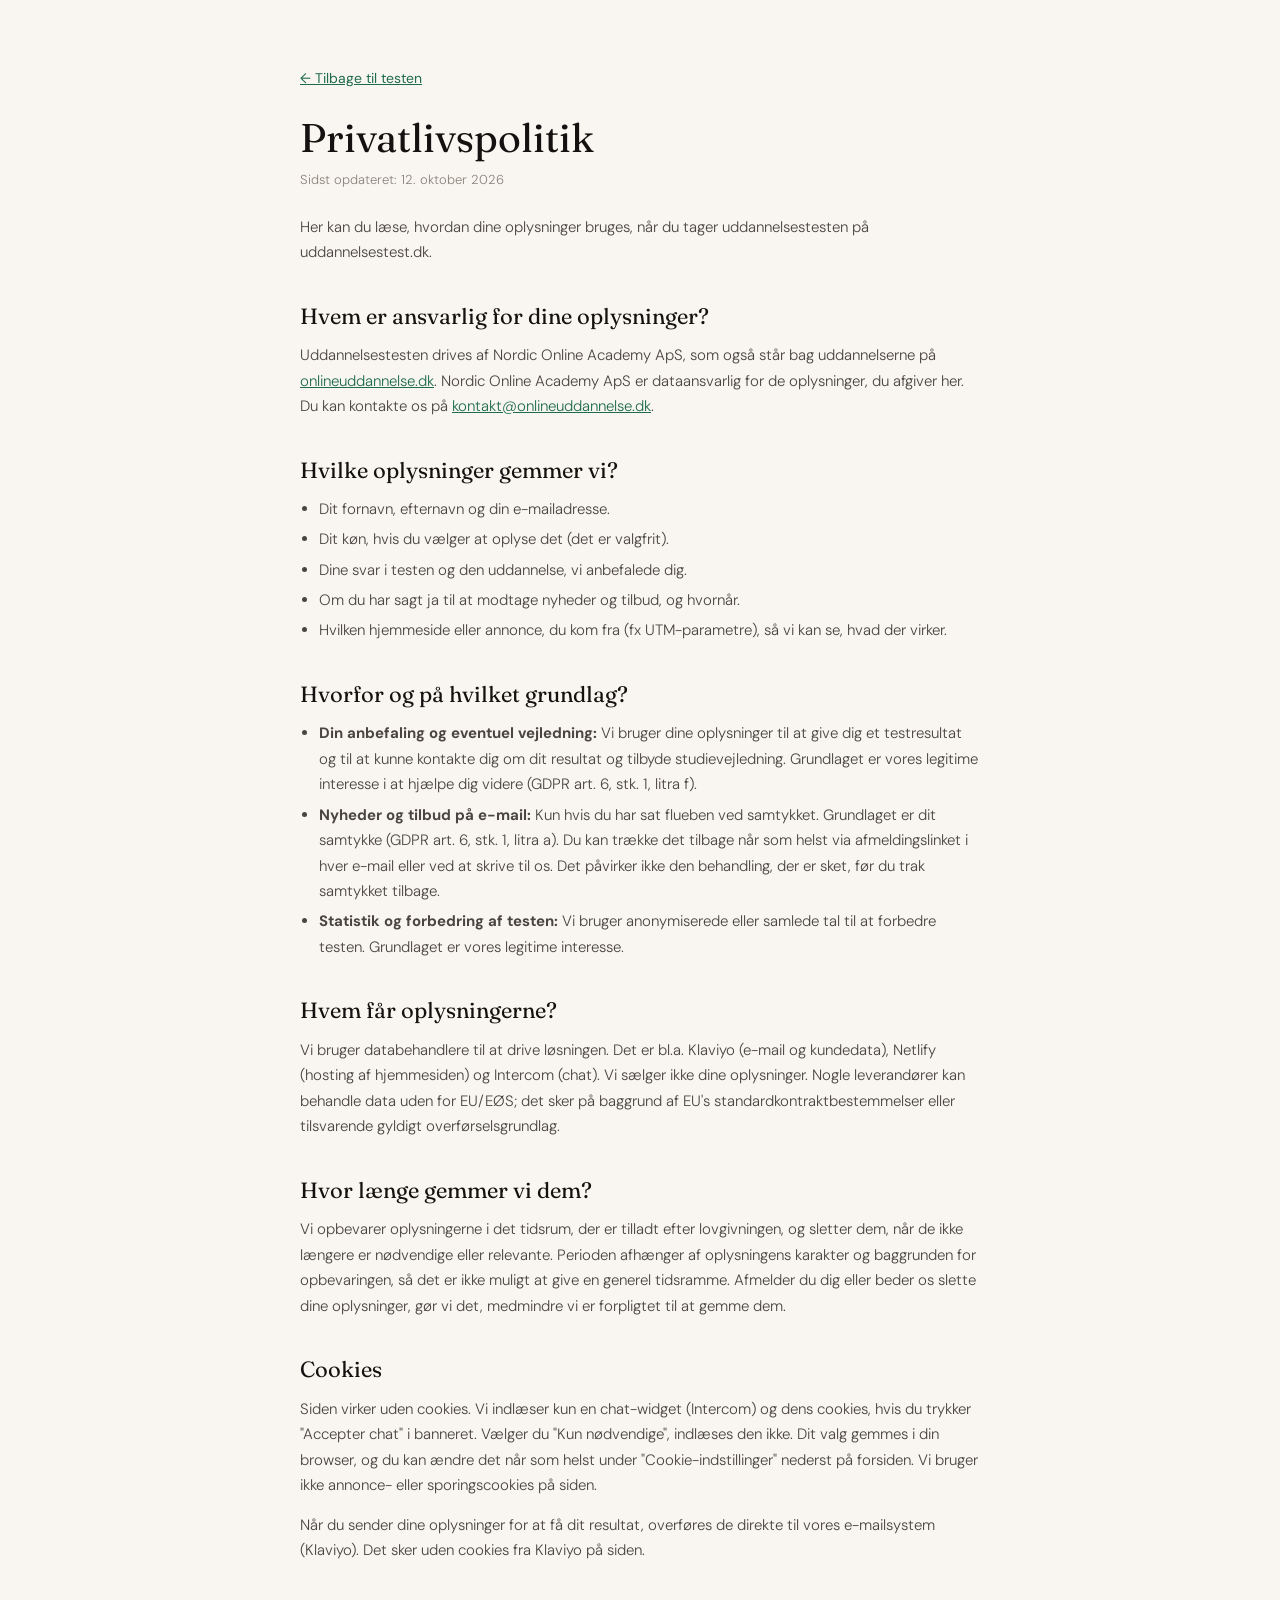
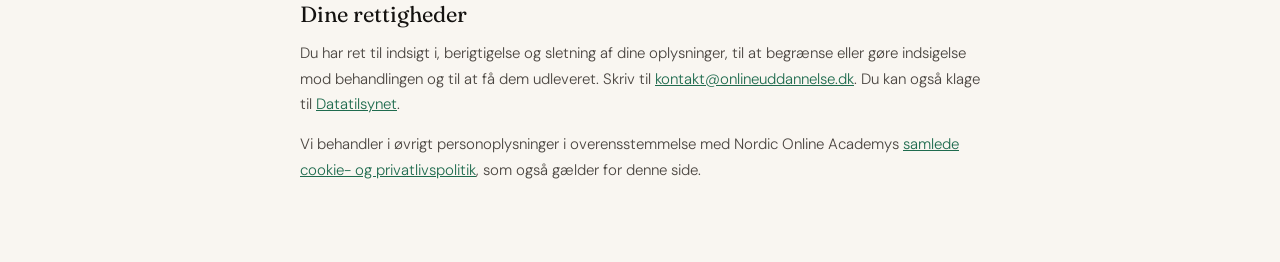
==== privatliv.html @ 4d00cf63 "Privatlivspolitik: dataansvarlig Nordic Online Academy ApS og samme opbevaringsformulering som onlin" ====
<!DOCTYPE html>
<html lang="da">
<head>
<meta charset="UTF-8">
<meta name="viewport" content="width=device-width, initial-scale=1.0">
<title>Privatlivspolitik | uddannelsestest.dk</title>
<meta name="description" content="Sådan behandler vi dine oplysninger, når du tager uddannelsestesten på uddannelsestest.dk.">
<meta name="robots" content="noindex">
<link rel="preconnect" href="https://fonts.googleapis.com">
<link rel="preconnect" href="https://fonts.gstatic.com" crossorigin>
<link href="https://fonts.googleapis.com/css2?family=Fraunces:opsz,wght@9..144,400&family=DM+Sans:opsz,wght@9..40,300;9..40,400;9..40,500&display=swap" rel="stylesheet">
<style>
*, *::before, *::after { box-sizing: border-box; margin: 0; padding: 0; }
:root { --ink:#141210; --ink-2:#4A4540; --cream:#F9F6F1; --green:#1F6B4E; --border:rgba(20,18,16,0.12); }
body { font-family:'DM Sans', system-ui, sans-serif; background:var(--cream); color:var(--ink); line-height:1.7; -webkit-font-smoothing:antialiased; }
main { max-width:720px; margin:0 auto; padding:clamp(2rem,6vw,4rem) 1.25rem 4rem; }
a { color:var(--green); }
.back { display:inline-block; margin-bottom:1.5rem; font-size:14px; }
h1 { font-family:'Fraunces', Georgia, serif; font-weight:400; font-size:clamp(28px,5vw,40px); line-height:1.15; margin-bottom:.5rem; }
h2 { font-family:'Fraunces', Georgia, serif; font-weight:400; font-size:22px; margin:2rem 0 .5rem; }
p, li { font-size:15px; color:var(--ink-2); font-weight:300; }
p { margin-bottom:.9rem; }
ul { margin:0 0 .9rem 1.2rem; }
li { margin-bottom:.3rem; }
.updated { font-size:13px; color:#8A837A; margin-bottom:1.5rem; }
</style>
</head>
<body>
<main>
  <a class="back" href="/">← Tilbage til testen</a>
  <h1>Privatlivspolitik</h1>
  <p class="updated">Sidst opdateret: 12. oktober 2026</p>

  <p>Her kan du læse, hvordan dine oplysninger bruges, når du tager uddannelsestesten på uddannelsestest.dk.</p>

  <h2>Hvem er ansvarlig for dine oplysninger?</h2>
  <p>Uddannelsestesten drives af Nordic Online Academy ApS, som også står bag uddannelserne på <a href="https://onlineuddannelse.dk" target="_blank" rel="noopener">onlineuddannelse.dk</a>. Nordic Online Academy ApS er dataansvarlig for de oplysninger, du afgiver her. Du kan kontakte os på <a href="mailto:kontakt@onlineuddannelse.dk">kontakt@onlineuddannelse.dk</a>.</p>

  <h2>Hvilke oplysninger gemmer vi?</h2>
  <ul>
    <li>Dit fornavn, efternavn og din e-mailadresse.</li>
    <li>Dit køn, hvis du vælger at oplyse det (det er valgfrit).</li>
    <li>Dine svar i testen og den uddannelse, vi anbefalede dig.</li>
    <li>Om du har sagt ja til at modtage nyheder og tilbud, og hvornår.</li>
    <li>Hvilken hjemmeside eller annonce, du kom fra (fx UTM-parametre), så vi kan se, hvad der virker.</li>
  </ul>

  <h2>Hvorfor og på hvilket grundlag?</h2>
  <ul>
    <li><strong>Din anbefaling og eventuel vejledning:</strong> Vi bruger dine oplysninger til at give dig et testresultat og til at kunne kontakte dig om dit resultat og tilbyde studievejledning. Grundlaget er vores legitime interesse i at hjælpe dig videre (GDPR art. 6, stk. 1, litra f).</li>
    <li><strong>Nyheder og tilbud på e-mail:</strong> Kun hvis du har sat flueben ved samtykket. Grundlaget er dit samtykke (GDPR art. 6, stk. 1, litra a). Du kan trække det tilbage når som helst via afmeldingslinket i hver e-mail eller ved at skrive til os. Det påvirker ikke den behandling, der er sket, før du trak samtykket tilbage.</li>
    <li><strong>Statistik og forbedring af testen:</strong> Vi bruger anonymiserede eller samlede tal til at forbedre testen. Grundlaget er vores legitime interesse.</li>
  </ul>

  <h2>Hvem får oplysningerne?</h2>
  <p>Vi bruger databehandlere til at drive løsningen. Det er bl.a. Klaviyo (e-mail og kundedata), Netlify (hosting af hjemmesiden) og Intercom (chat). Vi sælger ikke dine oplysninger. Nogle leverandører kan behandle data uden for EU/EØS; det sker på baggrund af EU's standardkontraktbestemmelser eller tilsvarende gyldigt overførselsgrundlag.</p>

  <h2>Hvor længe gemmer vi dem?</h2>
  <p>Vi opbevarer oplysningerne i det tidsrum, der er tilladt efter lovgivningen, og sletter dem, når de ikke længere er nødvendige eller relevante. Perioden afhænger af oplysningens karakter og baggrunden for opbevaringen, så det er ikke muligt at give en generel tidsramme. Afmelder du dig eller beder os slette dine oplysninger, gør vi det, medmindre vi er forpligtet til at gemme dem.</p>

  <h2 id="cookies">Cookies</h2>
  <p>Siden virker uden cookies. Vi indlæser kun en chat-widget (Intercom) og dens cookies, hvis du trykker "Accepter chat" i banneret. Vælger du "Kun nødvendige", indlæses den ikke. Dit valg gemmes i din browser, og du kan ændre det når som helst under "Cookie-indstillinger" nederst på forsiden. Vi bruger ikke annonce- eller sporingscookies på siden.</p>
  <p>Når du sender dine oplysninger for at få dit resultat, overføres de direkte til vores e-mailsystem (Klaviyo). Det sker uden cookies fra Klaviyo på siden.</p>

  <h2>Dine rettigheder</h2>
  <p>Du har ret til indsigt i, berigtigelse og sletning af dine oplysninger, til at begrænse eller gøre indsigelse mod behandlingen og til at få dem udleveret. Skriv til <a href="mailto:kontakt@onlineuddannelse.dk">kontakt@onlineuddannelse.dk</a>. Du kan også klage til <a href="https://www.datatilsynet.dk" target="_blank" rel="noopener">Datatilsynet</a>.</p>

  <p>Vi behandler i øvrigt personoplysninger i overensstemmelse med Nordic Online Academys <a href="https://onlineuddannelse.dk/cookie-og-privatlivspolitik/" target="_blank" rel="noopener">samlede cookie- og privatlivspolitik</a>, som også gælder for denne side.</p>
</main>
</body>
</html>
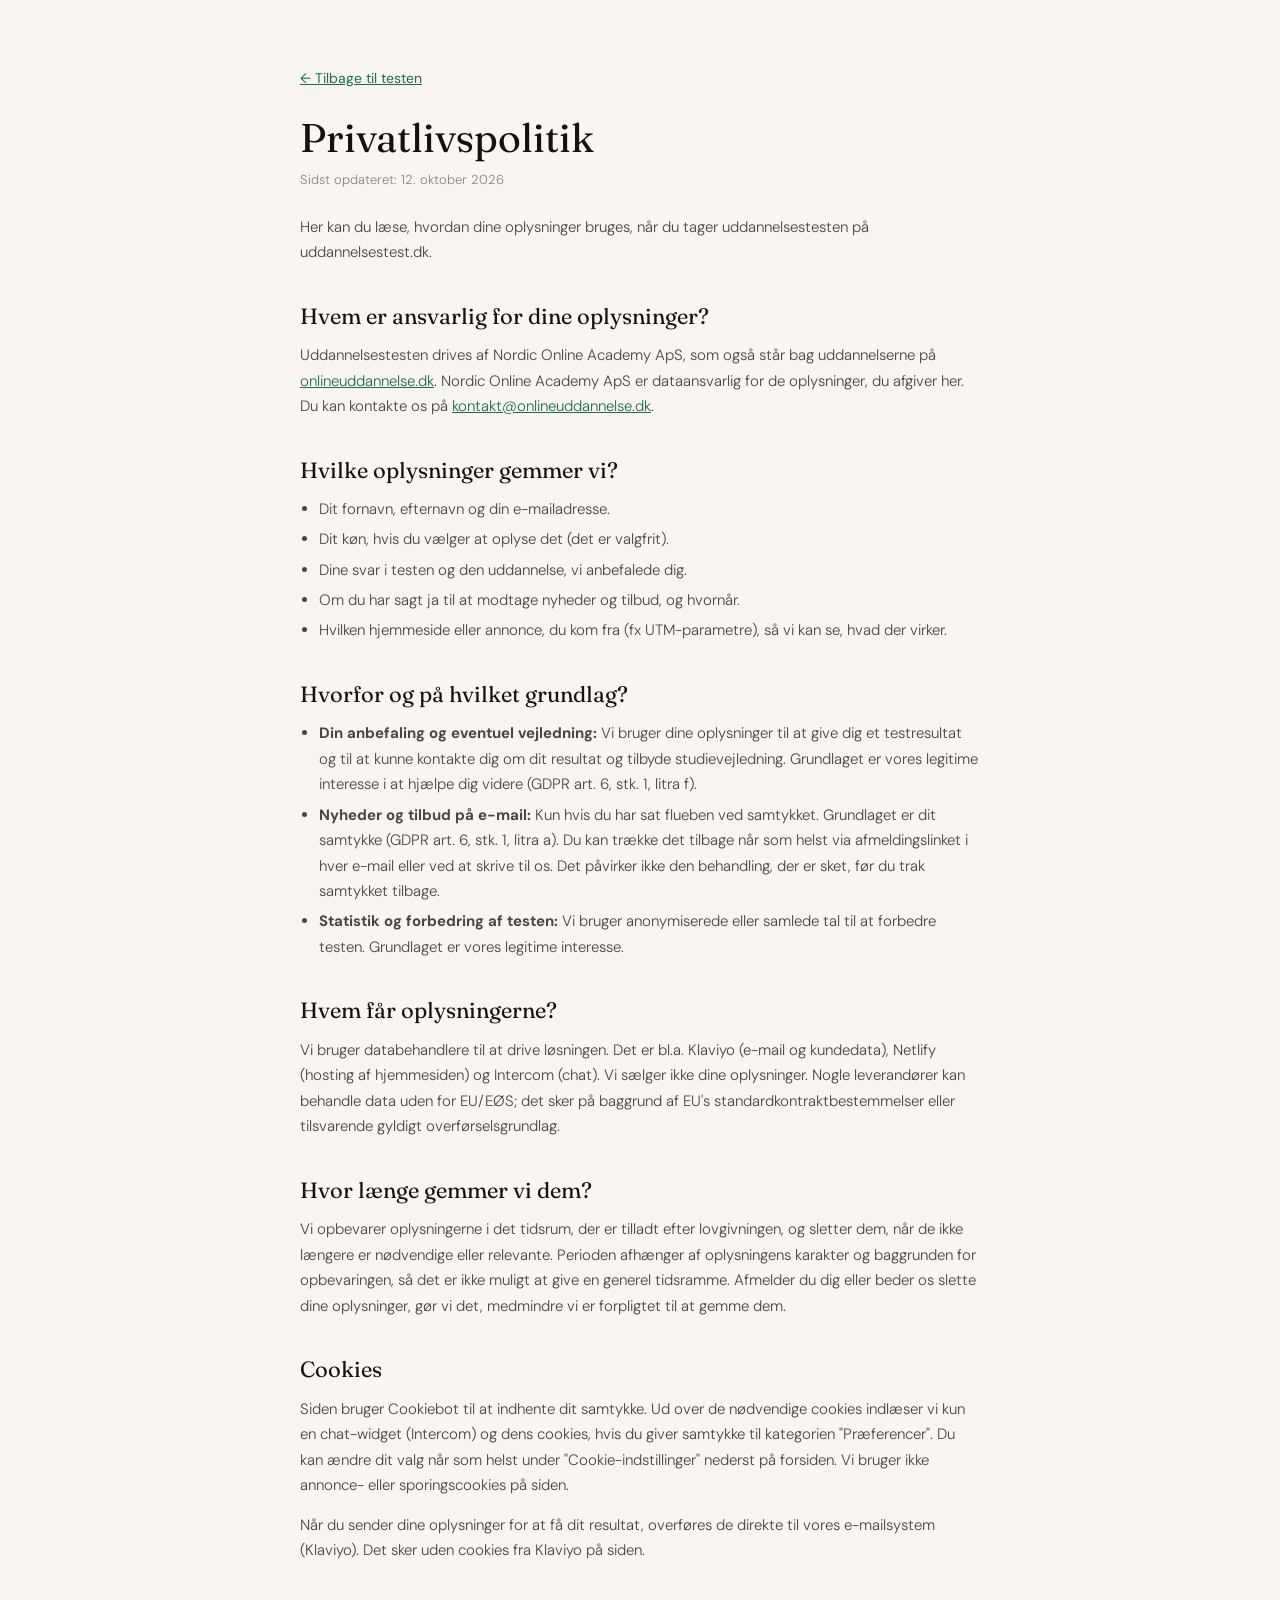
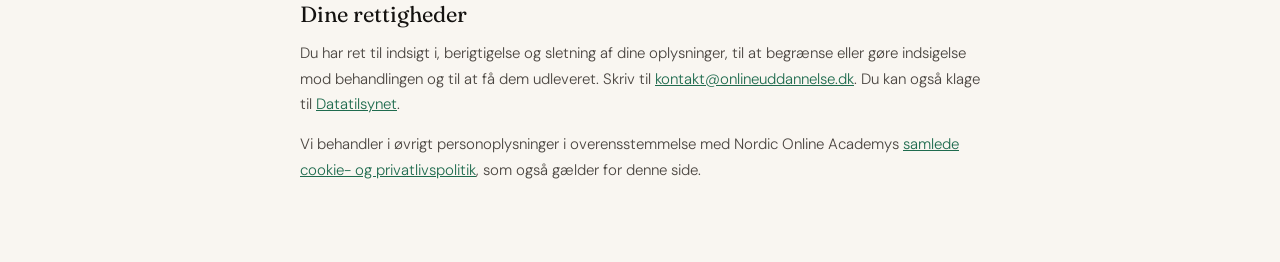
==== commit 55532399: "Cookiebot (auto-blocking) i stedet for eget cookiebanner - Cookiebot-script øverst i head; Intercom " ====
--- a/privatliv.html
+++ b/privatliv.html
@@ -59,8 +59,9 @@
   <p>Vi opbevarer oplysningerne i det tidsrum, der er tilladt efter lovgivningen, og sletter dem, når de ikke længere er nødvendige eller relevante. Perioden afhænger af oplysningens karakter og baggrunden for opbevaringen, så det er ikke muligt at give en generel tidsramme. Afmelder du dig eller beder os slette dine oplysninger, gør vi det, medmindre vi er forpligtet til at gemme dem.</p>
 
   <h2 id="cookies">Cookies</h2>
-  <p>Siden virker uden cookies. Vi indlæser kun en chat-widget (Intercom) og dens cookies, hvis du trykker "Accepter chat" i banneret. Vælger du "Kun nødvendige", indlæses den ikke. Dit valg gemmes i din browser, og du kan ændre det når som helst under "Cookie-indstillinger" nederst på forsiden. Vi bruger ikke annonce- eller sporingscookies på siden.</p>
+  <p>Siden bruger Cookiebot til at indhente dit samtykke. Ud over de nødvendige cookies indlæser vi kun en chat-widget (Intercom) og dens cookies, hvis du giver samtykke til kategorien "Præferencer". Du kan ændre dit valg når som helst under "Cookie-indstillinger" nederst på forsiden. Vi bruger ikke annonce- eller sporingscookies på siden.</p>
   <p>Når du sender dine oplysninger for at få dit resultat, overføres de direkte til vores e-mailsystem (Klaviyo). Det sker uden cookies fra Klaviyo på siden.</p>
+  <script id="CookieDeclaration" src="https://consent.cookiebot.com/85cb953d-1a6f-4699-96c6-8bc50a665a29/cd.js" type="text/javascript" async></script>
 
   <h2>Dine rettigheder</h2>
   <p>Du har ret til indsigt i, berigtigelse og sletning af dine oplysninger, til at begrænse eller gøre indsigelse mod behandlingen og til at få dem udleveret. Skriv til <a href="mailto:kontakt@onlineuddannelse.dk">kontakt@onlineuddannelse.dk</a>. Du kan også klage til <a href="https://www.datatilsynet.dk" target="_blank" rel="noopener">Datatilsynet</a>.</p>
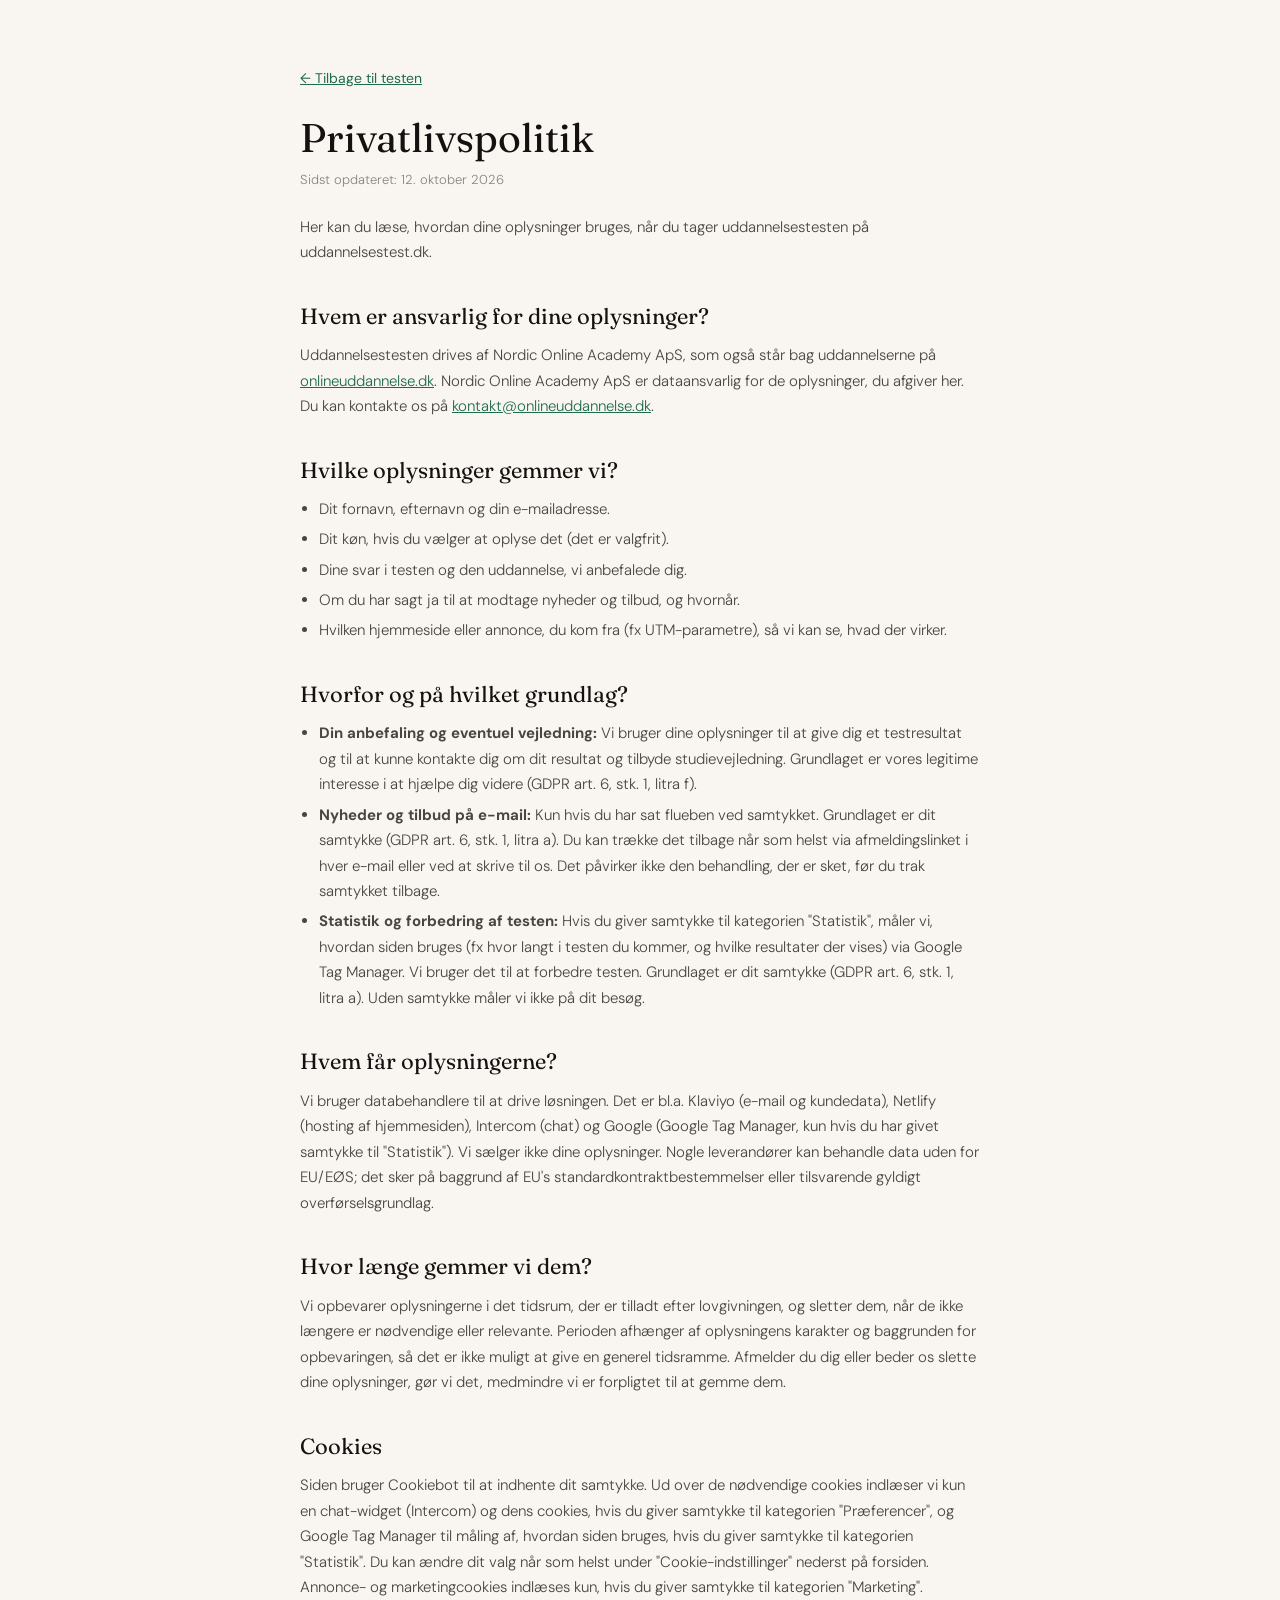
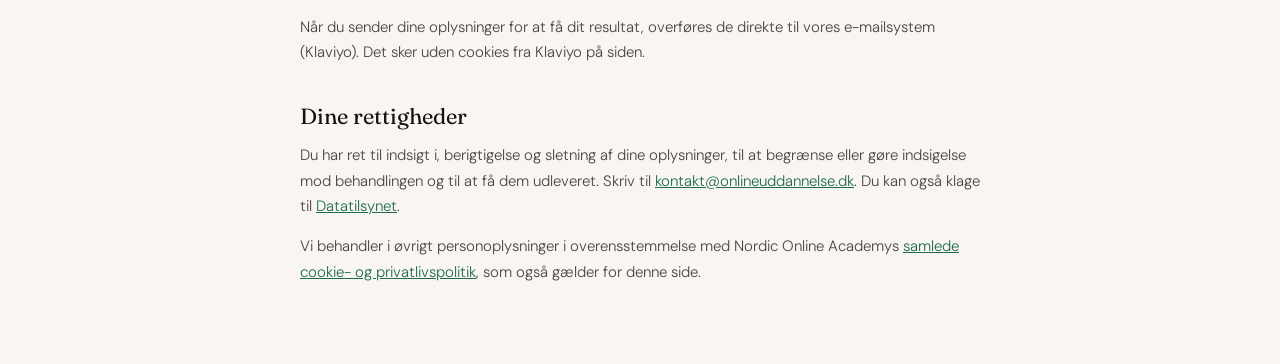
==== commit 315132bf: "Privatlivspolitik: nævn Google Tag Manager og samtykke til Statistik/Marketing Co-Authored-By: Claud" ====
--- a/privatliv.html
+++ b/privatliv.html
@@ -49,17 +49,17 @@
   <ul>
     <li><strong>Din anbefaling og eventuel vejledning:</strong> Vi bruger dine oplysninger til at give dig et testresultat og til at kunne kontakte dig om dit resultat og tilbyde studievejledning. Grundlaget er vores legitime interesse i at hjælpe dig videre (GDPR art. 6, stk. 1, litra f).</li>
     <li><strong>Nyheder og tilbud på e-mail:</strong> Kun hvis du har sat flueben ved samtykket. Grundlaget er dit samtykke (GDPR art. 6, stk. 1, litra a). Du kan trække det tilbage når som helst via afmeldingslinket i hver e-mail eller ved at skrive til os. Det påvirker ikke den behandling, der er sket, før du trak samtykket tilbage.</li>
-    <li><strong>Statistik og forbedring af testen:</strong> Vi bruger anonymiserede eller samlede tal til at forbedre testen. Grundlaget er vores legitime interesse.</li>
+    <li><strong>Statistik og forbedring af testen:</strong> Hvis du giver samtykke til kategorien "Statistik", måler vi, hvordan siden bruges (fx hvor langt i testen du kommer, og hvilke resultater der vises) via Google Tag Manager. Vi bruger det til at forbedre testen. Grundlaget er dit samtykke (GDPR art. 6, stk. 1, litra a). Uden samtykke måler vi ikke på dit besøg.</li>
   </ul>
 
   <h2>Hvem får oplysningerne?</h2>
-  <p>Vi bruger databehandlere til at drive løsningen. Det er bl.a. Klaviyo (e-mail og kundedata), Netlify (hosting af hjemmesiden) og Intercom (chat). Vi sælger ikke dine oplysninger. Nogle leverandører kan behandle data uden for EU/EØS; det sker på baggrund af EU's standardkontraktbestemmelser eller tilsvarende gyldigt overførselsgrundlag.</p>
+  <p>Vi bruger databehandlere til at drive løsningen. Det er bl.a. Klaviyo (e-mail og kundedata), Netlify (hosting af hjemmesiden), Intercom (chat) og Google (Google Tag Manager, kun hvis du har givet samtykke til "Statistik"). Vi sælger ikke dine oplysninger. Nogle leverandører kan behandle data uden for EU/EØS; det sker på baggrund af EU's standardkontraktbestemmelser eller tilsvarende gyldigt overførselsgrundlag.</p>
 
   <h2>Hvor længe gemmer vi dem?</h2>
   <p>Vi opbevarer oplysningerne i det tidsrum, der er tilladt efter lovgivningen, og sletter dem, når de ikke længere er nødvendige eller relevante. Perioden afhænger af oplysningens karakter og baggrunden for opbevaringen, så det er ikke muligt at give en generel tidsramme. Afmelder du dig eller beder os slette dine oplysninger, gør vi det, medmindre vi er forpligtet til at gemme dem.</p>
 
   <h2 id="cookies">Cookies</h2>
-  <p>Siden bruger Cookiebot til at indhente dit samtykke. Ud over de nødvendige cookies indlæser vi kun en chat-widget (Intercom) og dens cookies, hvis du giver samtykke til kategorien "Præferencer". Du kan ændre dit valg når som helst under "Cookie-indstillinger" nederst på forsiden. Vi bruger ikke annonce- eller sporingscookies på siden.</p>
+  <p>Siden bruger Cookiebot til at indhente dit samtykke. Ud over de nødvendige cookies indlæser vi kun en chat-widget (Intercom) og dens cookies, hvis du giver samtykke til kategorien "Præferencer", og Google Tag Manager til måling af, hvordan siden bruges, hvis du giver samtykke til kategorien "Statistik". Du kan ændre dit valg når som helst under "Cookie-indstillinger" nederst på forsiden. Annonce- og marketingcookies indlæses kun, hvis du giver samtykke til kategorien "Marketing".</p>
   <p>Når du sender dine oplysninger for at få dit resultat, overføres de direkte til vores e-mailsystem (Klaviyo). Det sker uden cookies fra Klaviyo på siden.</p>
   <script id="CookieDeclaration" src="https://consent.cookiebot.com/85cb953d-1a6f-4699-96c6-8bc50a665a29/cd.js" type="text/javascript" async></script>
 
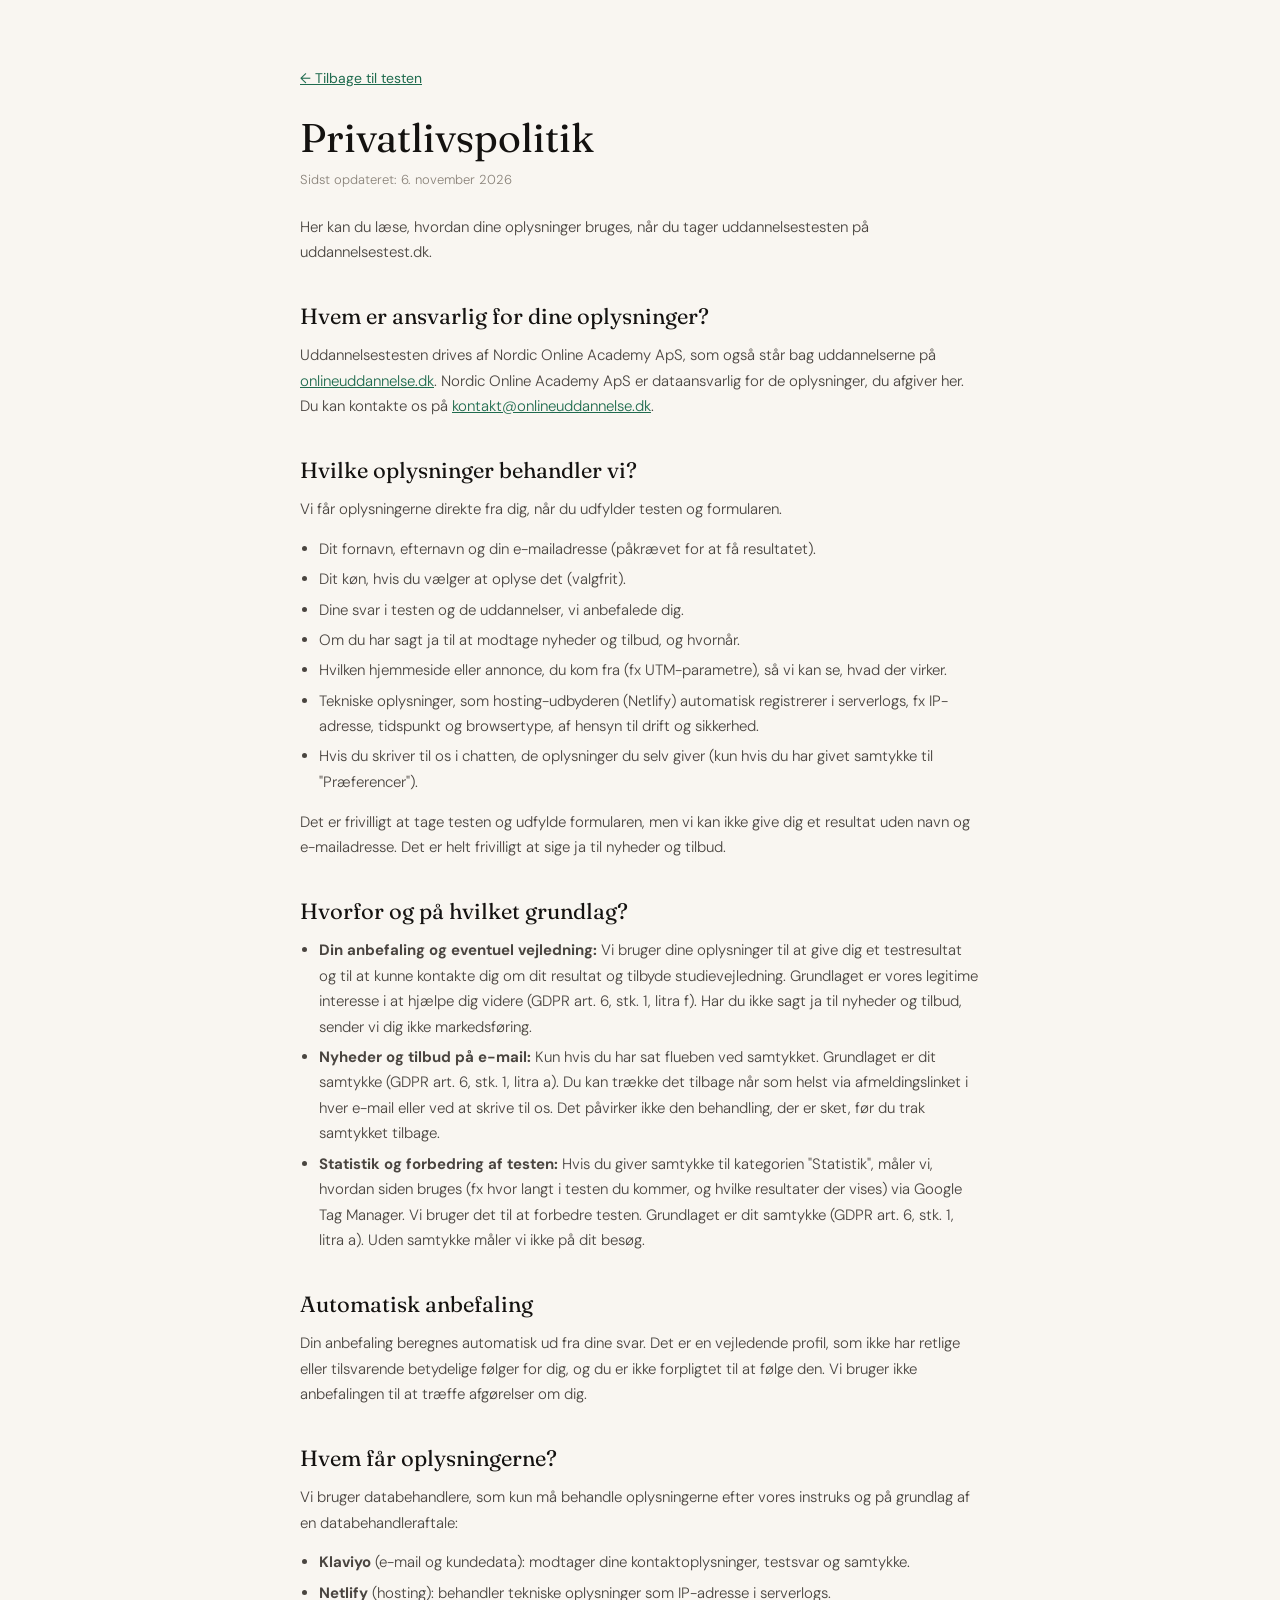
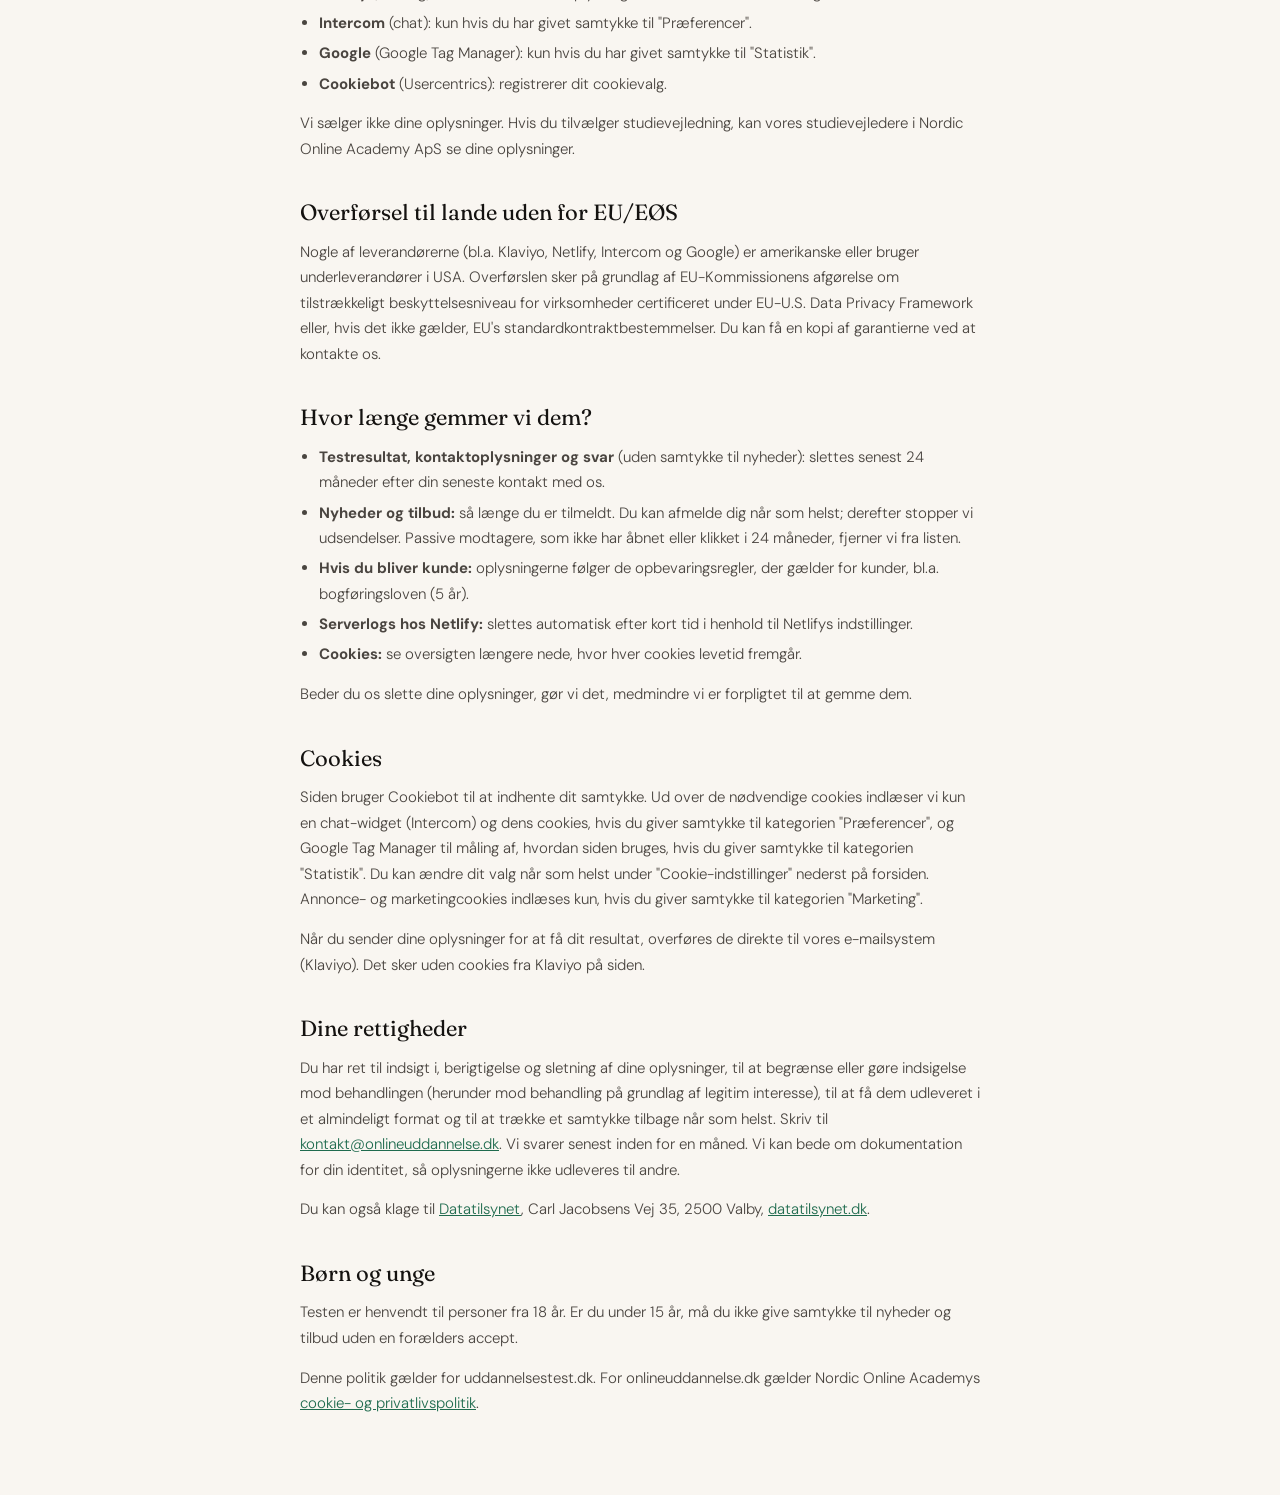
==== commit b85dfd53: "Privatlivspolitik: opbevaringsfrister, modtagere, tredjelandsoverførsler, automatisk anbefaling, ret" ====
--- a/privatliv.html
+++ b/privatliv.html
@@ -29,34 +29,59 @@
 <main>
   <a class="back" href="/">← Tilbage til testen</a>
   <h1>Privatlivspolitik</h1>
-  <p class="updated">Sidst opdateret: 12. oktober 2026</p>
+  <p class="updated">Sidst opdateret: 6. november 2026</p>
 
   <p>Her kan du læse, hvordan dine oplysninger bruges, når du tager uddannelsestesten på uddannelsestest.dk.</p>
 
   <h2>Hvem er ansvarlig for dine oplysninger?</h2>
   <p>Uddannelsestesten drives af Nordic Online Academy ApS, som også står bag uddannelserne på <a href="https://onlineuddannelse.dk" target="_blank" rel="noopener">onlineuddannelse.dk</a>. Nordic Online Academy ApS er dataansvarlig for de oplysninger, du afgiver her. Du kan kontakte os på <a href="mailto:kontakt@onlineuddannelse.dk">kontakt@onlineuddannelse.dk</a>.</p>
 
-  <h2>Hvilke oplysninger gemmer vi?</h2>
+  <h2>Hvilke oplysninger behandler vi?</h2>
+  <p>Vi får oplysningerne direkte fra dig, når du udfylder testen og formularen.</p>
   <ul>
-    <li>Dit fornavn, efternavn og din e-mailadresse.</li>
-    <li>Dit køn, hvis du vælger at oplyse det (det er valgfrit).</li>
-    <li>Dine svar i testen og den uddannelse, vi anbefalede dig.</li>
+    <li>Dit fornavn, efternavn og din e-mailadresse (påkrævet for at få resultatet).</li>
+    <li>Dit køn, hvis du vælger at oplyse det (valgfrit).</li>
+    <li>Dine svar i testen og de uddannelser, vi anbefalede dig.</li>
     <li>Om du har sagt ja til at modtage nyheder og tilbud, og hvornår.</li>
     <li>Hvilken hjemmeside eller annonce, du kom fra (fx UTM-parametre), så vi kan se, hvad der virker.</li>
+    <li>Tekniske oplysninger, som hosting-udbyderen (Netlify) automatisk registrerer i serverlogs, fx IP-adresse, tidspunkt og browsertype, af hensyn til drift og sikkerhed.</li>
+    <li>Hvis du skriver til os i chatten, de oplysninger du selv giver (kun hvis du har givet samtykke til "Præferencer").</li>
   </ul>
+  <p>Det er frivilligt at tage testen og udfylde formularen, men vi kan ikke give dig et resultat uden navn og e-mailadresse. Det er helt frivilligt at sige ja til nyheder og tilbud.</p>
 
   <h2>Hvorfor og på hvilket grundlag?</h2>
   <ul>
-    <li><strong>Din anbefaling og eventuel vejledning:</strong> Vi bruger dine oplysninger til at give dig et testresultat og til at kunne kontakte dig om dit resultat og tilbyde studievejledning. Grundlaget er vores legitime interesse i at hjælpe dig videre (GDPR art. 6, stk. 1, litra f).</li>
+    <li><strong>Din anbefaling og eventuel vejledning:</strong> Vi bruger dine oplysninger til at give dig et testresultat og til at kunne kontakte dig om dit resultat og tilbyde studievejledning. Grundlaget er vores legitime interesse i at hjælpe dig videre (GDPR art. 6, stk. 1, litra f). Har du ikke sagt ja til nyheder og tilbud, sender vi dig ikke markedsføring.</li>
     <li><strong>Nyheder og tilbud på e-mail:</strong> Kun hvis du har sat flueben ved samtykket. Grundlaget er dit samtykke (GDPR art. 6, stk. 1, litra a). Du kan trække det tilbage når som helst via afmeldingslinket i hver e-mail eller ved at skrive til os. Det påvirker ikke den behandling, der er sket, før du trak samtykket tilbage.</li>
     <li><strong>Statistik og forbedring af testen:</strong> Hvis du giver samtykke til kategorien "Statistik", måler vi, hvordan siden bruges (fx hvor langt i testen du kommer, og hvilke resultater der vises) via Google Tag Manager. Vi bruger det til at forbedre testen. Grundlaget er dit samtykke (GDPR art. 6, stk. 1, litra a). Uden samtykke måler vi ikke på dit besøg.</li>
   </ul>
 
+  <h2>Automatisk anbefaling</h2>
+  <p>Din anbefaling beregnes automatisk ud fra dine svar. Det er en vejledende profil, som ikke har retlige eller tilsvarende betydelige følger for dig, og du er ikke forpligtet til at følge den. Vi bruger ikke anbefalingen til at træffe afgørelser om dig.</p>
+
   <h2>Hvem får oplysningerne?</h2>
-  <p>Vi bruger databehandlere til at drive løsningen. Det er bl.a. Klaviyo (e-mail og kundedata), Netlify (hosting af hjemmesiden), Intercom (chat) og Google (Google Tag Manager, kun hvis du har givet samtykke til "Statistik"). Vi sælger ikke dine oplysninger. Nogle leverandører kan behandle data uden for EU/EØS; det sker på baggrund af EU's standardkontraktbestemmelser eller tilsvarende gyldigt overførselsgrundlag.</p>
+  <p>Vi bruger databehandlere, som kun må behandle oplysningerne efter vores instruks og på grundlag af en databehandleraftale:</p>
+  <ul>
+    <li><strong>Klaviyo</strong> (e-mail og kundedata): modtager dine kontaktoplysninger, testsvar og samtykke.</li>
+    <li><strong>Netlify</strong> (hosting): behandler tekniske oplysninger som IP-adresse i serverlogs.</li>
+    <li><strong>Intercom</strong> (chat): kun hvis du har givet samtykke til "Præferencer".</li>
+    <li><strong>Google</strong> (Google Tag Manager): kun hvis du har givet samtykke til "Statistik".</li>
+    <li><strong>Cookiebot</strong> (Usercentrics): registrerer dit cookievalg.</li>
+  </ul>
+  <p>Vi sælger ikke dine oplysninger. Hvis du tilvælger studievejledning, kan vores studievejledere i Nordic Online Academy ApS se dine oplysninger.</p>
+
+  <h2>Overførsel til lande uden for EU/EØS</h2>
+  <p>Nogle af leverandørerne (bl.a. Klaviyo, Netlify, Intercom og Google) er amerikanske eller bruger underleverandører i USA. Overførslen sker på grundlag af EU-Kommissionens afgørelse om tilstrækkeligt beskyttelsesniveau for virksomheder certificeret under EU-U.S. Data Privacy Framework eller, hvis det ikke gælder, EU's standardkontraktbestemmelser. Du kan få en kopi af garantierne ved at kontakte os.</p>
 
   <h2>Hvor længe gemmer vi dem?</h2>
-  <p>Vi opbevarer oplysningerne i det tidsrum, der er tilladt efter lovgivningen, og sletter dem, når de ikke længere er nødvendige eller relevante. Perioden afhænger af oplysningens karakter og baggrunden for opbevaringen, så det er ikke muligt at give en generel tidsramme. Afmelder du dig eller beder os slette dine oplysninger, gør vi det, medmindre vi er forpligtet til at gemme dem.</p>
+  <ul>
+    <li><strong>Testresultat, kontaktoplysninger og svar</strong> (uden samtykke til nyheder): slettes senest 24 måneder efter din seneste kontakt med os.</li>
+    <li><strong>Nyheder og tilbud:</strong> så længe du er tilmeldt. Du kan afmelde dig når som helst; derefter stopper vi udsendelser. Passive modtagere, som ikke har åbnet eller klikket i 24 måneder, fjerner vi fra listen.</li>
+    <li><strong>Hvis du bliver kunde:</strong> oplysningerne følger de opbevaringsregler, der gælder for kunder, bl.a. bogføringsloven (5 år).</li>
+    <li><strong>Serverlogs hos Netlify:</strong> slettes automatisk efter kort tid i henhold til Netlifys indstillinger.</li>
+    <li><strong>Cookies:</strong> se oversigten længere nede, hvor hver cookies levetid fremgår.</li>
+  </ul>
+  <p>Beder du os slette dine oplysninger, gør vi det, medmindre vi er forpligtet til at gemme dem.</p>
 
   <h2 id="cookies">Cookies</h2>
   <p>Siden bruger Cookiebot til at indhente dit samtykke. Ud over de nødvendige cookies indlæser vi kun en chat-widget (Intercom) og dens cookies, hvis du giver samtykke til kategorien "Præferencer", og Google Tag Manager til måling af, hvordan siden bruges, hvis du giver samtykke til kategorien "Statistik". Du kan ændre dit valg når som helst under "Cookie-indstillinger" nederst på forsiden. Annonce- og marketingcookies indlæses kun, hvis du giver samtykke til kategorien "Marketing".</p>
@@ -64,9 +89,13 @@
   <script id="CookieDeclaration" src="https://consent.cookiebot.com/85cb953d-1a6f-4699-96c6-8bc50a665a29/cd.js" type="text/javascript" async></script>
 
   <h2>Dine rettigheder</h2>
-  <p>Du har ret til indsigt i, berigtigelse og sletning af dine oplysninger, til at begrænse eller gøre indsigelse mod behandlingen og til at få dem udleveret. Skriv til <a href="mailto:kontakt@onlineuddannelse.dk">kontakt@onlineuddannelse.dk</a>. Du kan også klage til <a href="https://www.datatilsynet.dk" target="_blank" rel="noopener">Datatilsynet</a>.</p>
+  <p>Du har ret til indsigt i, berigtigelse og sletning af dine oplysninger, til at begrænse eller gøre indsigelse mod behandlingen (herunder mod behandling på grundlag af legitim interesse), til at få dem udleveret i et almindeligt format og til at trække et samtykke tilbage når som helst. Skriv til <a href="mailto:kontakt@onlineuddannelse.dk">kontakt@onlineuddannelse.dk</a>. Vi svarer senest inden for en måned. Vi kan bede om dokumentation for din identitet, så oplysningerne ikke udleveres til andre.</p>
+  <p>Du kan også klage til <a href="https://www.datatilsynet.dk" target="_blank" rel="noopener">Datatilsynet</a>, Carl Jacobsens Vej 35, 2500 Valby, <a href="https://www.datatilsynet.dk" target="_blank" rel="noopener">datatilsynet.dk</a>.</p>
 
-  <p>Vi behandler i øvrigt personoplysninger i overensstemmelse med Nordic Online Academys <a href="https://onlineuddannelse.dk/cookie-og-privatlivspolitik/" target="_blank" rel="noopener">samlede cookie- og privatlivspolitik</a>, som også gælder for denne side.</p>
+  <h2>Børn og unge</h2>
+  <p>Testen er henvendt til personer fra 18 år. Er du under 15 år, må du ikke give samtykke til nyheder og tilbud uden en forælders accept.</p>
+
+  <p>Denne politik gælder for uddannelsestest.dk. For onlineuddannelse.dk gælder Nordic Online Academys <a href="https://onlineuddannelse.dk/cookie-og-privatlivspolitik/" target="_blank" rel="noopener">cookie- og privatlivspolitik</a>.</p>
 </main>
 </body>
 </html>
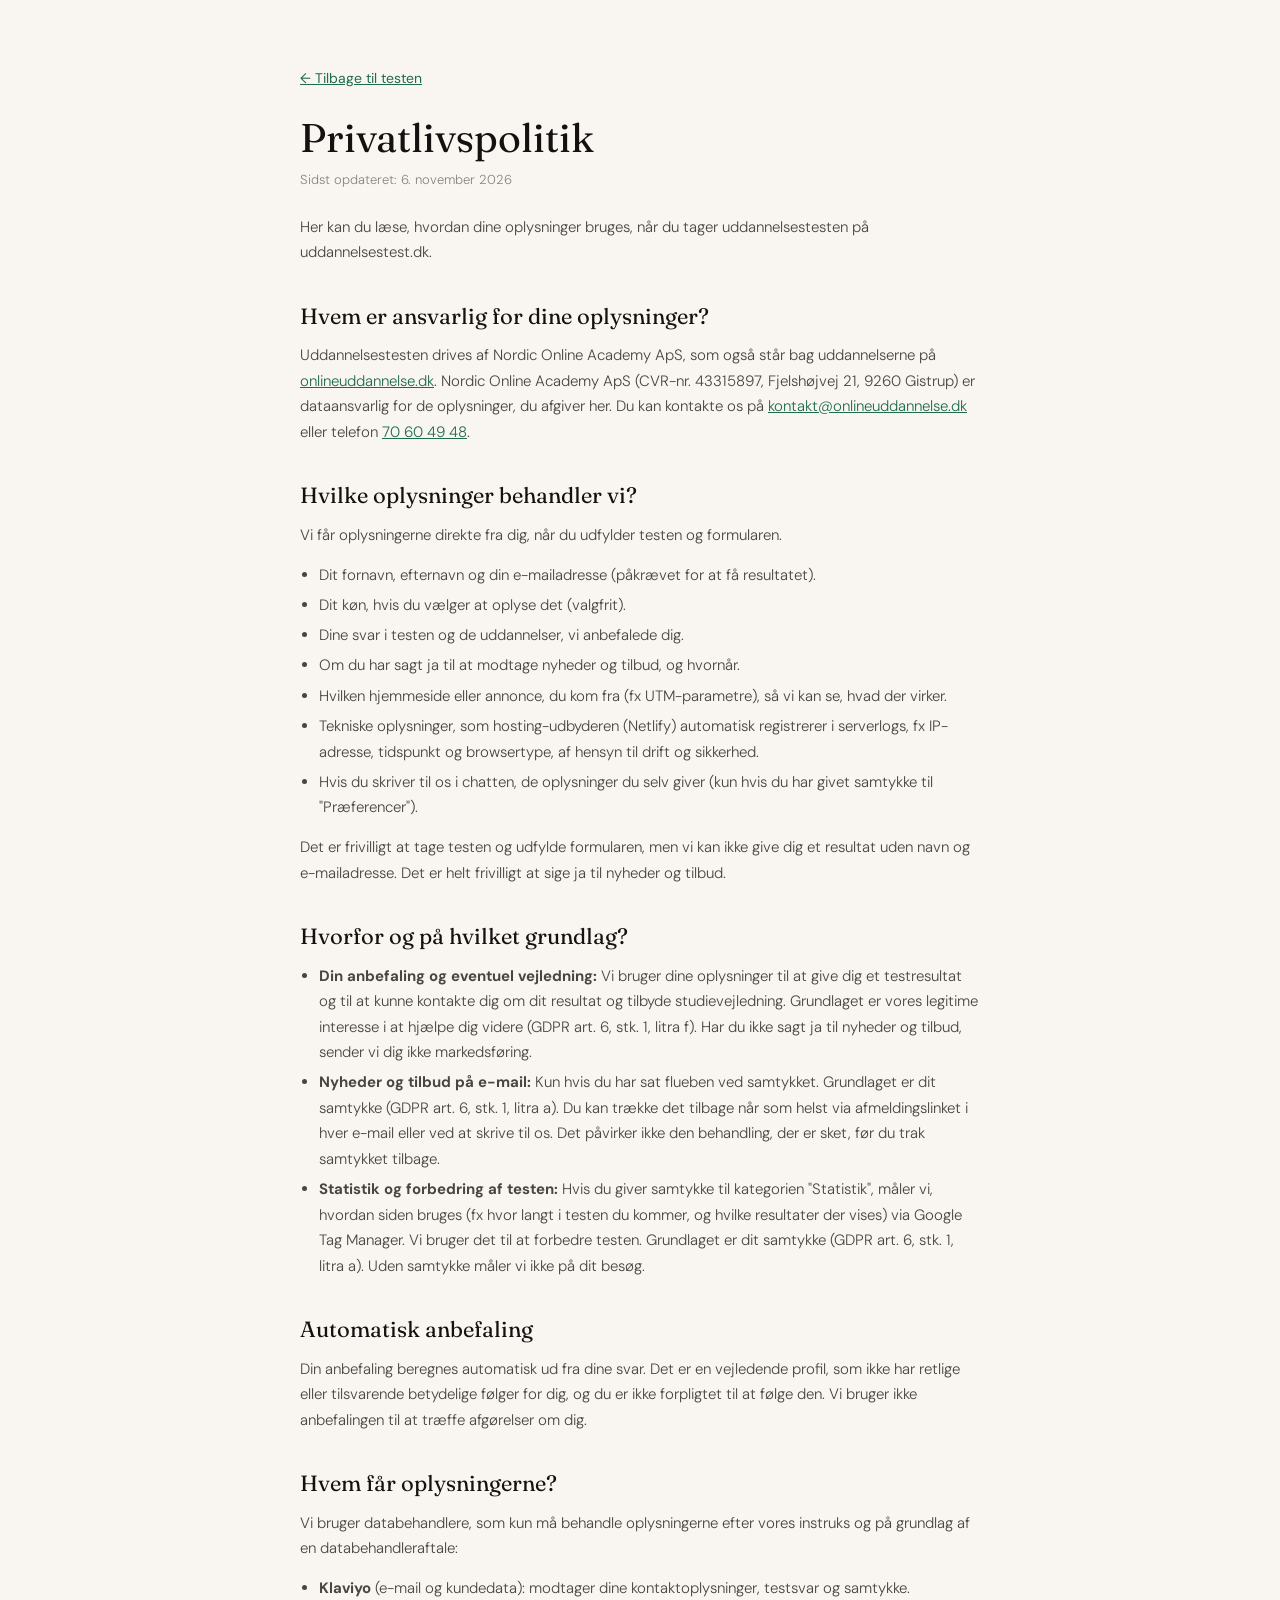
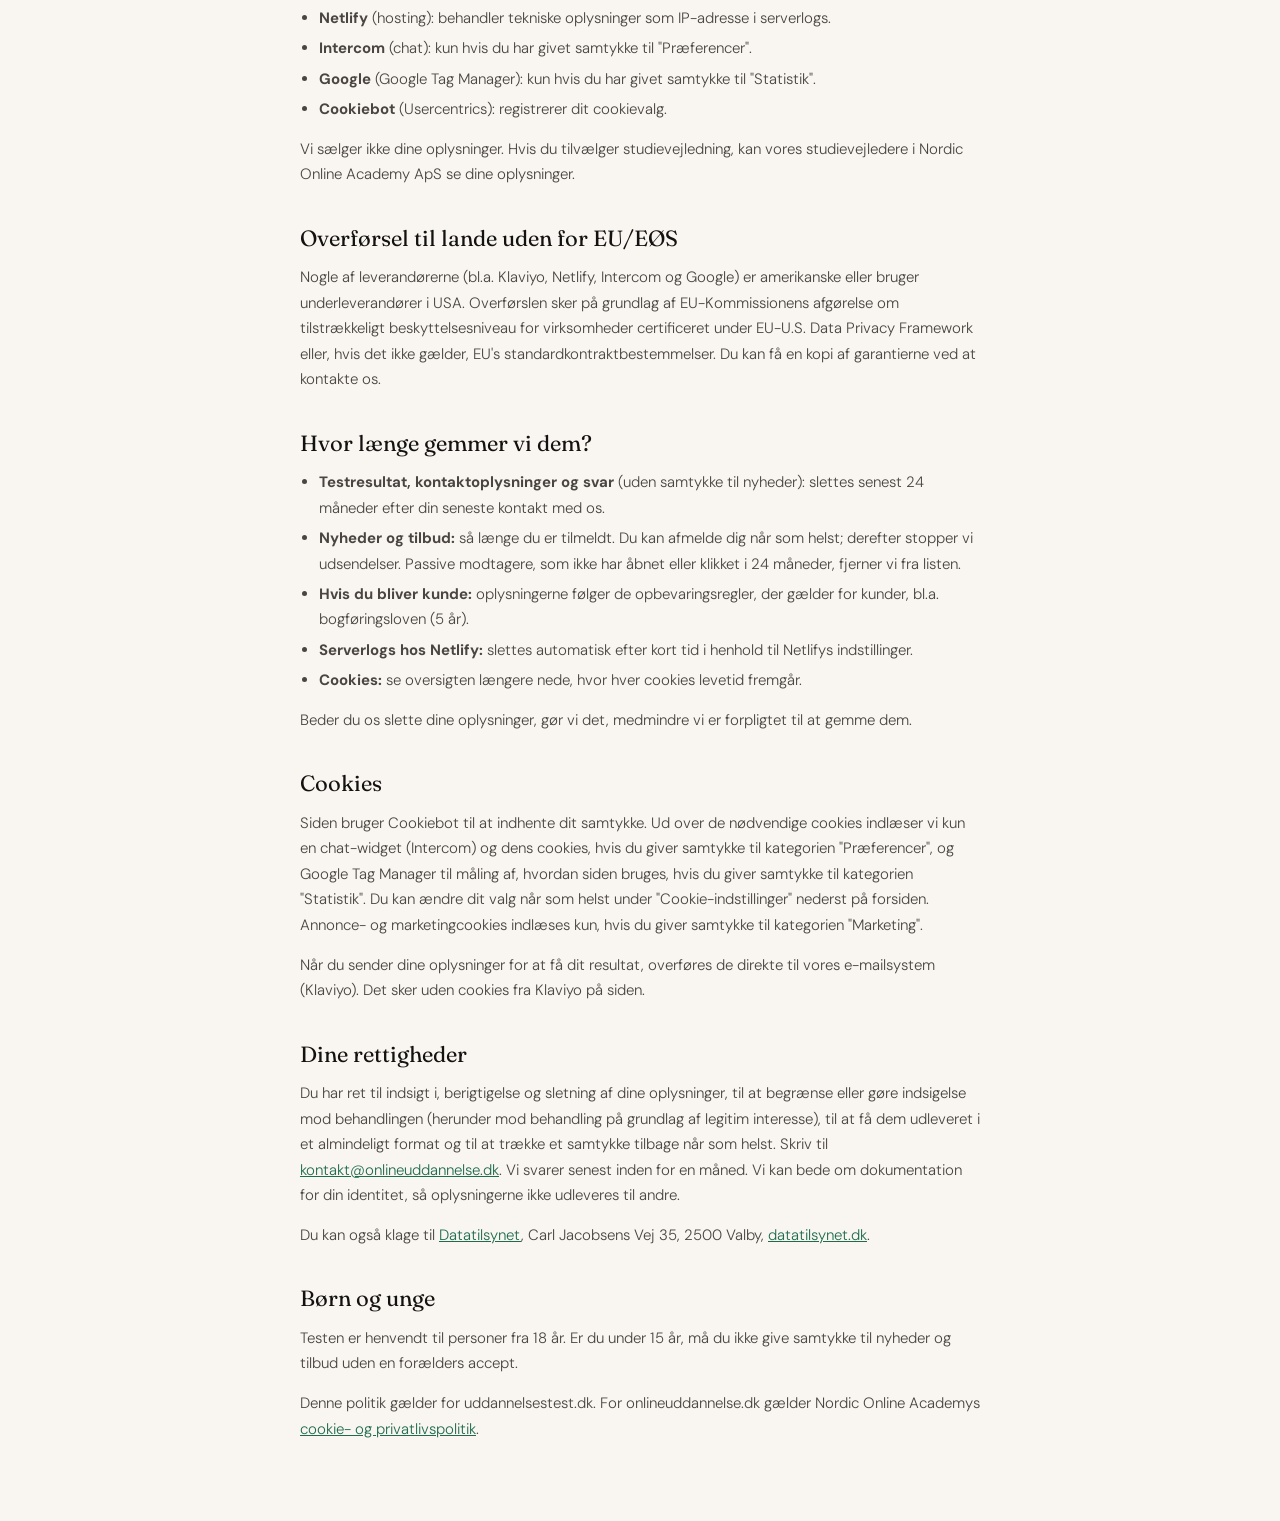
==== commit 8e197110: "CVR, adresse og telefon på privatlivspolitik og i footer Co-Authored-By: Claude Sonnet 5.5 <noreply@" ====
--- a/privatliv.html
+++ b/privatliv.html
@@ -34,7 +34,7 @@
   <p>Her kan du læse, hvordan dine oplysninger bruges, når du tager uddannelsestesten på uddannelsestest.dk.</p>
 
   <h2>Hvem er ansvarlig for dine oplysninger?</h2>
-  <p>Uddannelsestesten drives af Nordic Online Academy ApS, som også står bag uddannelserne på <a href="https://onlineuddannelse.dk" target="_blank" rel="noopener">onlineuddannelse.dk</a>. Nordic Online Academy ApS er dataansvarlig for de oplysninger, du afgiver her. Du kan kontakte os på <a href="mailto:kontakt@onlineuddannelse.dk">kontakt@onlineuddannelse.dk</a>.</p>
+  <p>Uddannelsestesten drives af Nordic Online Academy ApS, som også står bag uddannelserne på <a href="https://onlineuddannelse.dk" target="_blank" rel="noopener">onlineuddannelse.dk</a>. Nordic Online Academy ApS (CVR-nr. 43315897, Fjelshøjvej 21, 9260 Gistrup) er dataansvarlig for de oplysninger, du afgiver her. Du kan kontakte os på <a href="mailto:kontakt@onlineuddannelse.dk">kontakt@onlineuddannelse.dk</a> eller telefon <a href="tel:+4570604948">70 60 49 48</a>.</p>
 
   <h2>Hvilke oplysninger behandler vi?</h2>
   <p>Vi får oplysningerne direkte fra dig, når du udfylder testen og formularen.</p>
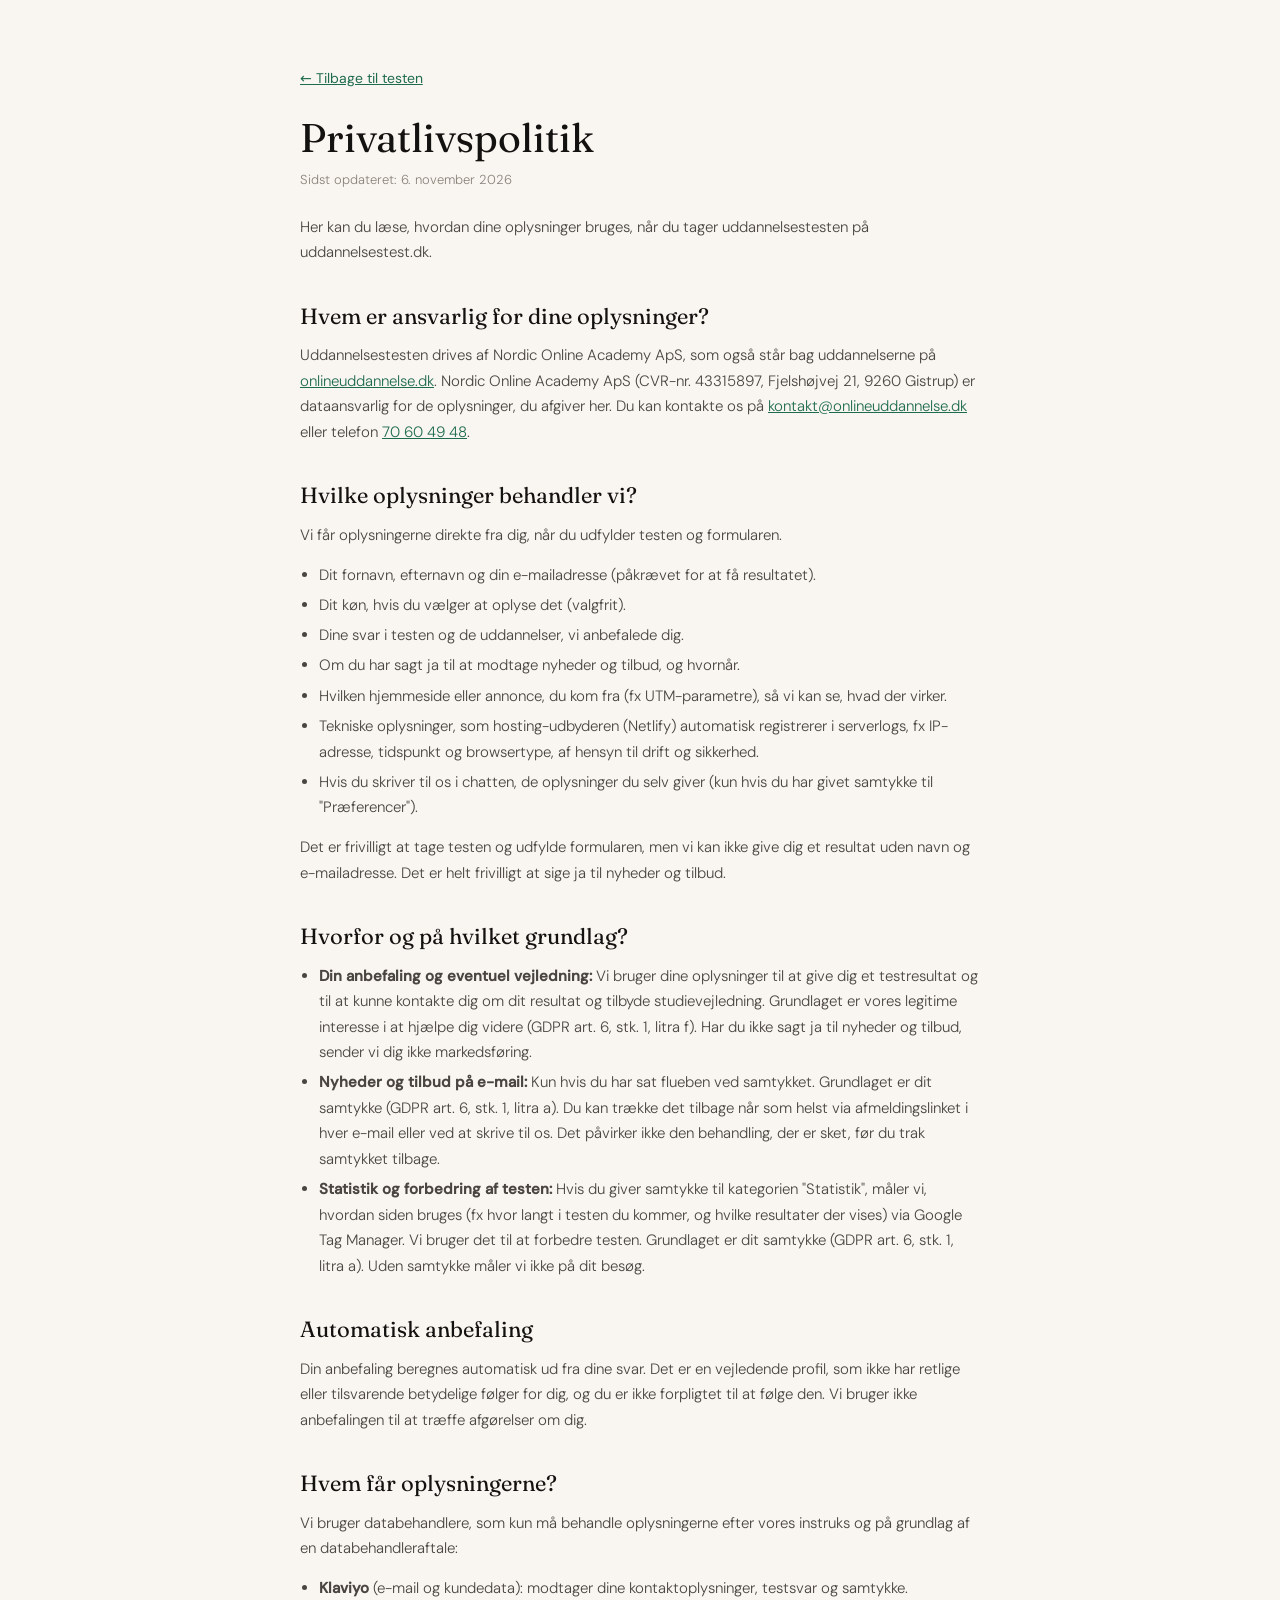
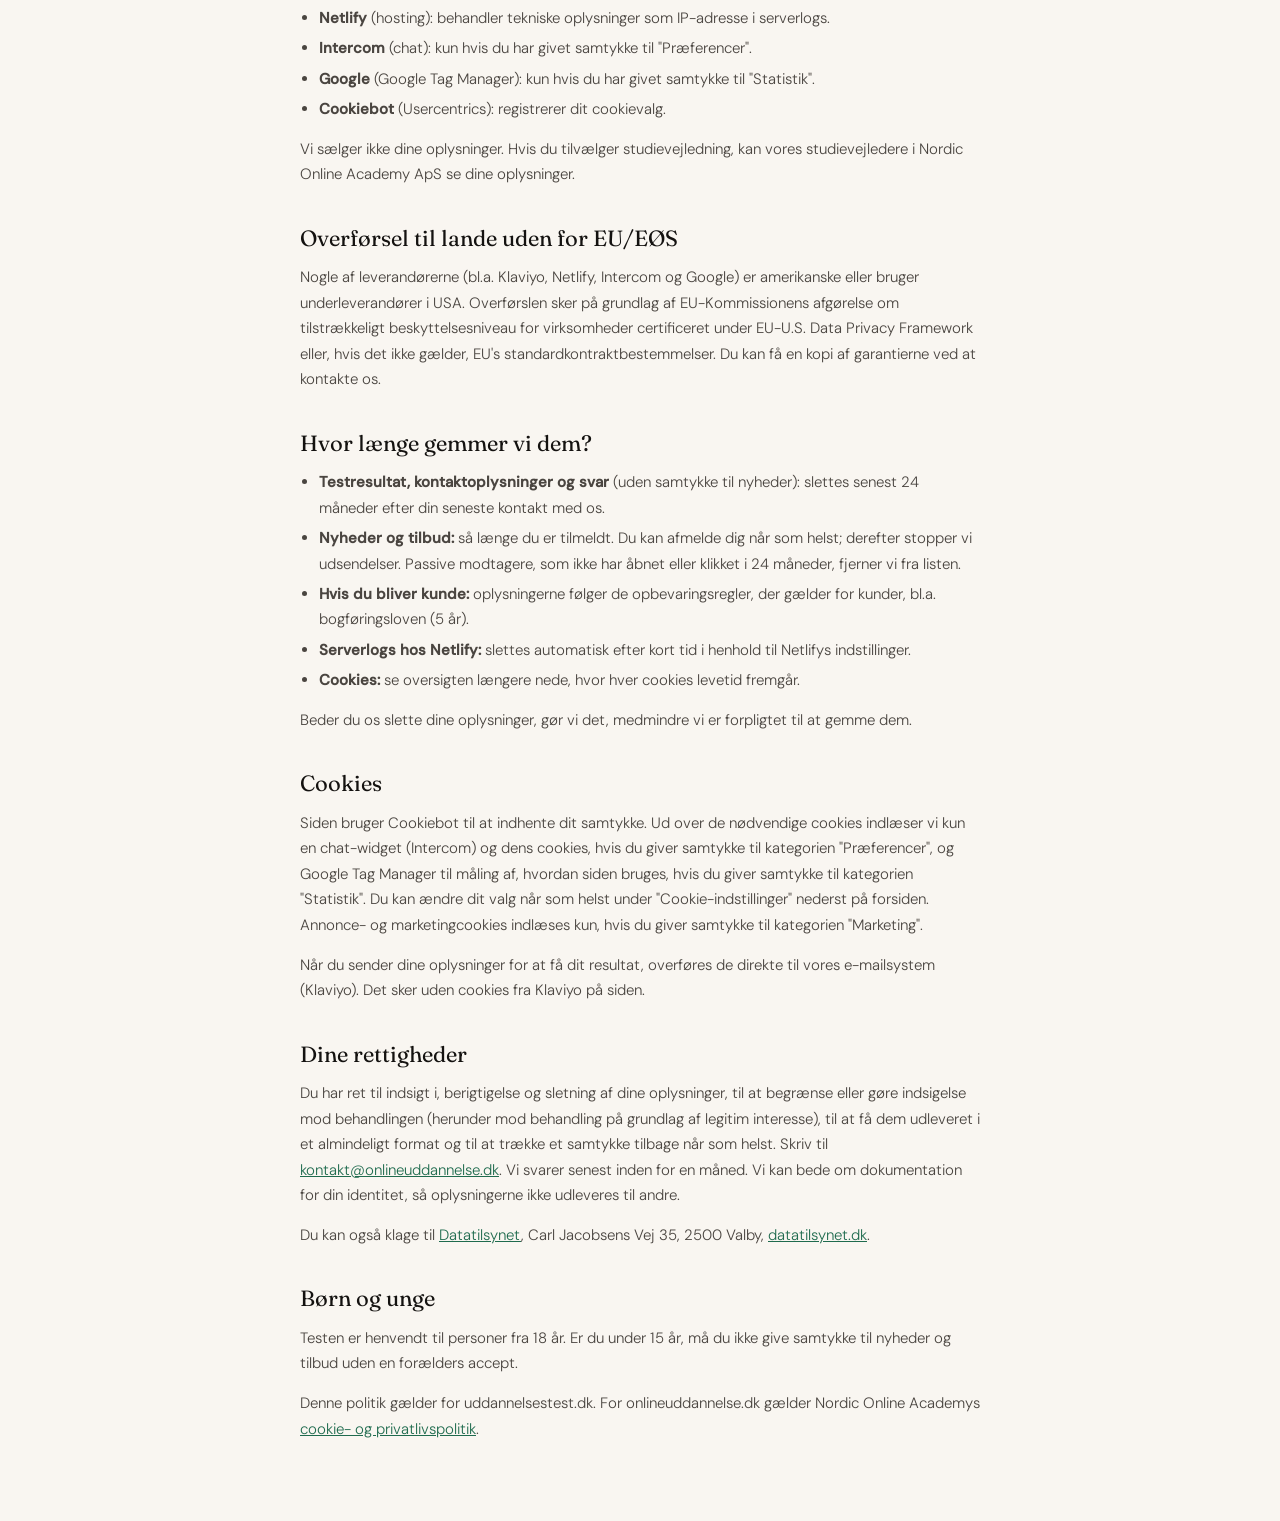
==== commit da3a5fab: "Selv-host skrifttyper (ingen Google Fonts-kald før samtykke) og fjern robots-Disallow på noindex-sid" ====
--- a/privatliv.html
+++ b/privatliv.html
@@ -6,9 +6,9 @@
 <title>Privatlivspolitik | uddannelsestest.dk</title>
 <meta name="description" content="Sådan behandler vi dine oplysninger, når du tager uddannelsestesten på uddannelsestest.dk.">
 <meta name="robots" content="noindex">
-<link rel="preconnect" href="https://fonts.googleapis.com">
-<link rel="preconnect" href="https://fonts.gstatic.com" crossorigin>
-<link href="https://fonts.googleapis.com/css2?family=Fraunces:opsz,wght@9..144,400&family=DM+Sans:opsz,wght@9..40,300;9..40,400;9..40,500&display=swap" rel="stylesheet">
+<link rel="preload" href="/fonts/dmsans-normal-latin.woff2" as="font" type="font/woff2" crossorigin>
+<link rel="preload" href="/fonts/fraunces-normal-latin.woff2" as="font" type="font/woff2" crossorigin>
+<link rel="stylesheet" href="/fonts/fonts.css">
 <style>
 *, *::before, *::after { box-sizing: border-box; margin: 0; padding: 0; }
 :root { --ink:#141210; --ink-2:#4A4540; --cream:#F9F6F1; --green:#1F6B4E; --border:rgba(20,18,16,0.12); }
--- a/fonts/fonts.css
+++ b/fonts/fonts.css
@@ -0,0 +1,144 @@
+/* latin-ext */
+@font-face {
+  font-family: 'DM Sans';
+  font-style: normal;
+  font-weight: 300;
+  font-display: swap;
+  src: url(/fonts/dmsans-normal-latin-ext.woff2) format('woff2');
+  unicode-range: U+0100-02BA, U+02BD-02C5, U+02C7-02CC, U+02CE-02D7, U+02DD-02FF, U+0304, U+0308, U+0329, U+1D00-1DBF, U+1E00-1E9F, U+1EF2-1EFF, U+2020, U+20A0-20AB, U+20AD-20C4, U+2113, U+2C60-2C7F, U+A720-A7FF;
+}
+/* latin */
+@font-face {
+  font-family: 'DM Sans';
+  font-style: normal;
+  font-weight: 300;
+  font-display: swap;
+  src: url(/fonts/dmsans-normal-latin.woff2) format('woff2');
+  unicode-range: U+0000-00FF, U+0131, U+0152-0153, U+02BB-02BC, U+02C6, U+02DA, U+02DC, U+0304, U+0308, U+0329, U+2000-206F, U+20AC, U+2122, U+2191, U+2193, U+2212, U+2215, U+FEFF, U+FFFD;
+}
+/* latin-ext */
+@font-face {
+  font-family: 'DM Sans';
+  font-style: normal;
+  font-weight: 400;
+  font-display: swap;
+  src: url(/fonts/dmsans-normal-latin-ext.woff2) format('woff2');
+  unicode-range: U+0100-02BA, U+02BD-02C5, U+02C7-02CC, U+02CE-02D7, U+02DD-02FF, U+0304, U+0308, U+0329, U+1D00-1DBF, U+1E00-1E9F, U+1EF2-1EFF, U+2020, U+20A0-20AB, U+20AD-20C4, U+2113, U+2C60-2C7F, U+A720-A7FF;
+}
+/* latin */
+@font-face {
+  font-family: 'DM Sans';
+  font-style: normal;
+  font-weight: 400;
+  font-display: swap;
+  src: url(/fonts/dmsans-normal-latin.woff2) format('woff2');
+  unicode-range: U+0000-00FF, U+0131, U+0152-0153, U+02BB-02BC, U+02C6, U+02DA, U+02DC, U+0304, U+0308, U+0329, U+2000-206F, U+20AC, U+2122, U+2191, U+2193, U+2212, U+2215, U+FEFF, U+FFFD;
+}
+/* latin-ext */
+@font-face {
+  font-family: 'DM Sans';
+  font-style: normal;
+  font-weight: 500;
+  font-display: swap;
+  src: url(/fonts/dmsans-normal-latin-ext.woff2) format('woff2');
+  unicode-range: U+0100-02BA, U+02BD-02C5, U+02C7-02CC, U+02CE-02D7, U+02DD-02FF, U+0304, U+0308, U+0329, U+1D00-1DBF, U+1E00-1E9F, U+1EF2-1EFF, U+2020, U+20A0-20AB, U+20AD-20C4, U+2113, U+2C60-2C7F, U+A720-A7FF;
+}
+/* latin */
+@font-face {
+  font-family: 'DM Sans';
+  font-style: normal;
+  font-weight: 500;
+  font-display: swap;
+  src: url(/fonts/dmsans-normal-latin.woff2) format('woff2');
+  unicode-range: U+0000-00FF, U+0131, U+0152-0153, U+02BB-02BC, U+02C6, U+02DA, U+02DC, U+0304, U+0308, U+0329, U+2000-206F, U+20AC, U+2122, U+2191, U+2193, U+2212, U+2215, U+FEFF, U+FFFD;
+}
+/* latin-ext */
+@font-face {
+  font-family: 'Fraunces';
+  font-style: italic;
+  font-weight: 300;
+  font-display: swap;
+  src: url(/fonts/fraunces-italic-latin-ext.woff2) format('woff2');
+  unicode-range: U+0100-02BA, U+02BD-02C5, U+02C7-02CC, U+02CE-02D7, U+02DD-02FF, U+0304, U+0308, U+0329, U+1D00-1DBF, U+1E00-1E9F, U+1EF2-1EFF, U+2020, U+20A0-20AB, U+20AD-20C4, U+2113, U+2C60-2C7F, U+A720-A7FF;
+}
+/* latin */
+@font-face {
+  font-family: 'Fraunces';
+  font-style: italic;
+  font-weight: 300;
+  font-display: swap;
+  src: url(/fonts/fraunces-italic-latin.woff2) format('woff2');
+  unicode-range: U+0000-00FF, U+0131, U+0152-0153, U+02BB-02BC, U+02C6, U+02DA, U+02DC, U+0304, U+0308, U+0329, U+2000-206F, U+20AC, U+2122, U+2191, U+2193, U+2212, U+2215, U+FEFF, U+FFFD;
+}
+/* latin-ext */
+@font-face {
+  font-family: 'Fraunces';
+  font-style: italic;
+  font-weight: 400;
+  font-display: swap;
+  src: url(/fonts/fraunces-italic-latin-ext.woff2) format('woff2');
+  unicode-range: U+0100-02BA, U+02BD-02C5, U+02C7-02CC, U+02CE-02D7, U+02DD-02FF, U+0304, U+0308, U+0329, U+1D00-1DBF, U+1E00-1E9F, U+1EF2-1EFF, U+2020, U+20A0-20AB, U+20AD-20C4, U+2113, U+2C60-2C7F, U+A720-A7FF;
+}
+/* latin */
+@font-face {
+  font-family: 'Fraunces';
+  font-style: italic;
+  font-weight: 400;
+  font-display: swap;
+  src: url(/fonts/fraunces-italic-latin.woff2) format('woff2');
+  unicode-range: U+0000-00FF, U+0131, U+0152-0153, U+02BB-02BC, U+02C6, U+02DA, U+02DC, U+0304, U+0308, U+0329, U+2000-206F, U+20AC, U+2122, U+2191, U+2193, U+2212, U+2215, U+FEFF, U+FFFD;
+}
+/* latin-ext */
+@font-face {
+  font-family: 'Fraunces';
+  font-style: normal;
+  font-weight: 300;
+  font-display: swap;
+  src: url(/fonts/fraunces-normal-latin-ext.woff2) format('woff2');
+  unicode-range: U+0100-02BA, U+02BD-02C5, U+02C7-02CC, U+02CE-02D7, U+02DD-02FF, U+0304, U+0308, U+0329, U+1D00-1DBF, U+1E00-1E9F, U+1EF2-1EFF, U+2020, U+20A0-20AB, U+20AD-20C4, U+2113, U+2C60-2C7F, U+A720-A7FF;
+}
+/* latin */
+@font-face {
+  font-family: 'Fraunces';
+  font-style: normal;
+  font-weight: 300;
+  font-display: swap;
+  src: url(/fonts/fraunces-normal-latin.woff2) format('woff2');
+  unicode-range: U+0000-00FF, U+0131, U+0152-0153, U+02BB-02BC, U+02C6, U+02DA, U+02DC, U+0304, U+0308, U+0329, U+2000-206F, U+20AC, U+2122, U+2191, U+2193, U+2212, U+2215, U+FEFF, U+FFFD;
+}
+/* latin-ext */
+@font-face {
+  font-family: 'Fraunces';
+  font-style: normal;
+  font-weight: 400;
+  font-display: swap;
+  src: url(/fonts/fraunces-normal-latin-ext.woff2) format('woff2');
+  unicode-range: U+0100-02BA, U+02BD-02C5, U+02C7-02CC, U+02CE-02D7, U+02DD-02FF, U+0304, U+0308, U+0329, U+1D00-1DBF, U+1E00-1E9F, U+1EF2-1EFF, U+2020, U+20A0-20AB, U+20AD-20C4, U+2113, U+2C60-2C7F, U+A720-A7FF;
+}
+/* latin */
+@font-face {
+  font-family: 'Fraunces';
+  font-style: normal;
+  font-weight: 400;
+  font-display: swap;
+  src: url(/fonts/fraunces-normal-latin.woff2) format('woff2');
+  unicode-range: U+0000-00FF, U+0131, U+0152-0153, U+02BB-02BC, U+02C6, U+02DA, U+02DC, U+0304, U+0308, U+0329, U+2000-206F, U+20AC, U+2122, U+2191, U+2193, U+2212, U+2215, U+FEFF, U+FFFD;
+}
+/* latin-ext */
+@font-face {
+  font-family: 'Fraunces';
+  font-style: normal;
+  font-weight: 500;
+  font-display: swap;
+  src: url(/fonts/fraunces-normal-latin-ext.woff2) format('woff2');
+  unicode-range: U+0100-02BA, U+02BD-02C5, U+02C7-02CC, U+02CE-02D7, U+02DD-02FF, U+0304, U+0308, U+0329, U+1D00-1DBF, U+1E00-1E9F, U+1EF2-1EFF, U+2020, U+20A0-20AB, U+20AD-20C4, U+2113, U+2C60-2C7F, U+A720-A7FF;
+}
+/* latin */
+@font-face {
+  font-family: 'Fraunces';
+  font-style: normal;
+  font-weight: 500;
+  font-display: swap;
+  src: url(/fonts/fraunces-normal-latin.woff2) format('woff2');
+  unicode-range: U+0000-00FF, U+0131, U+0152-0153, U+02BB-02BC, U+02C6, U+02DA, U+02DC, U+0304, U+0308, U+0329, U+2000-206F, U+20AC, U+2122, U+2191, U+2193, U+2212, U+2215, U+FEFF, U+FFFD;
+}
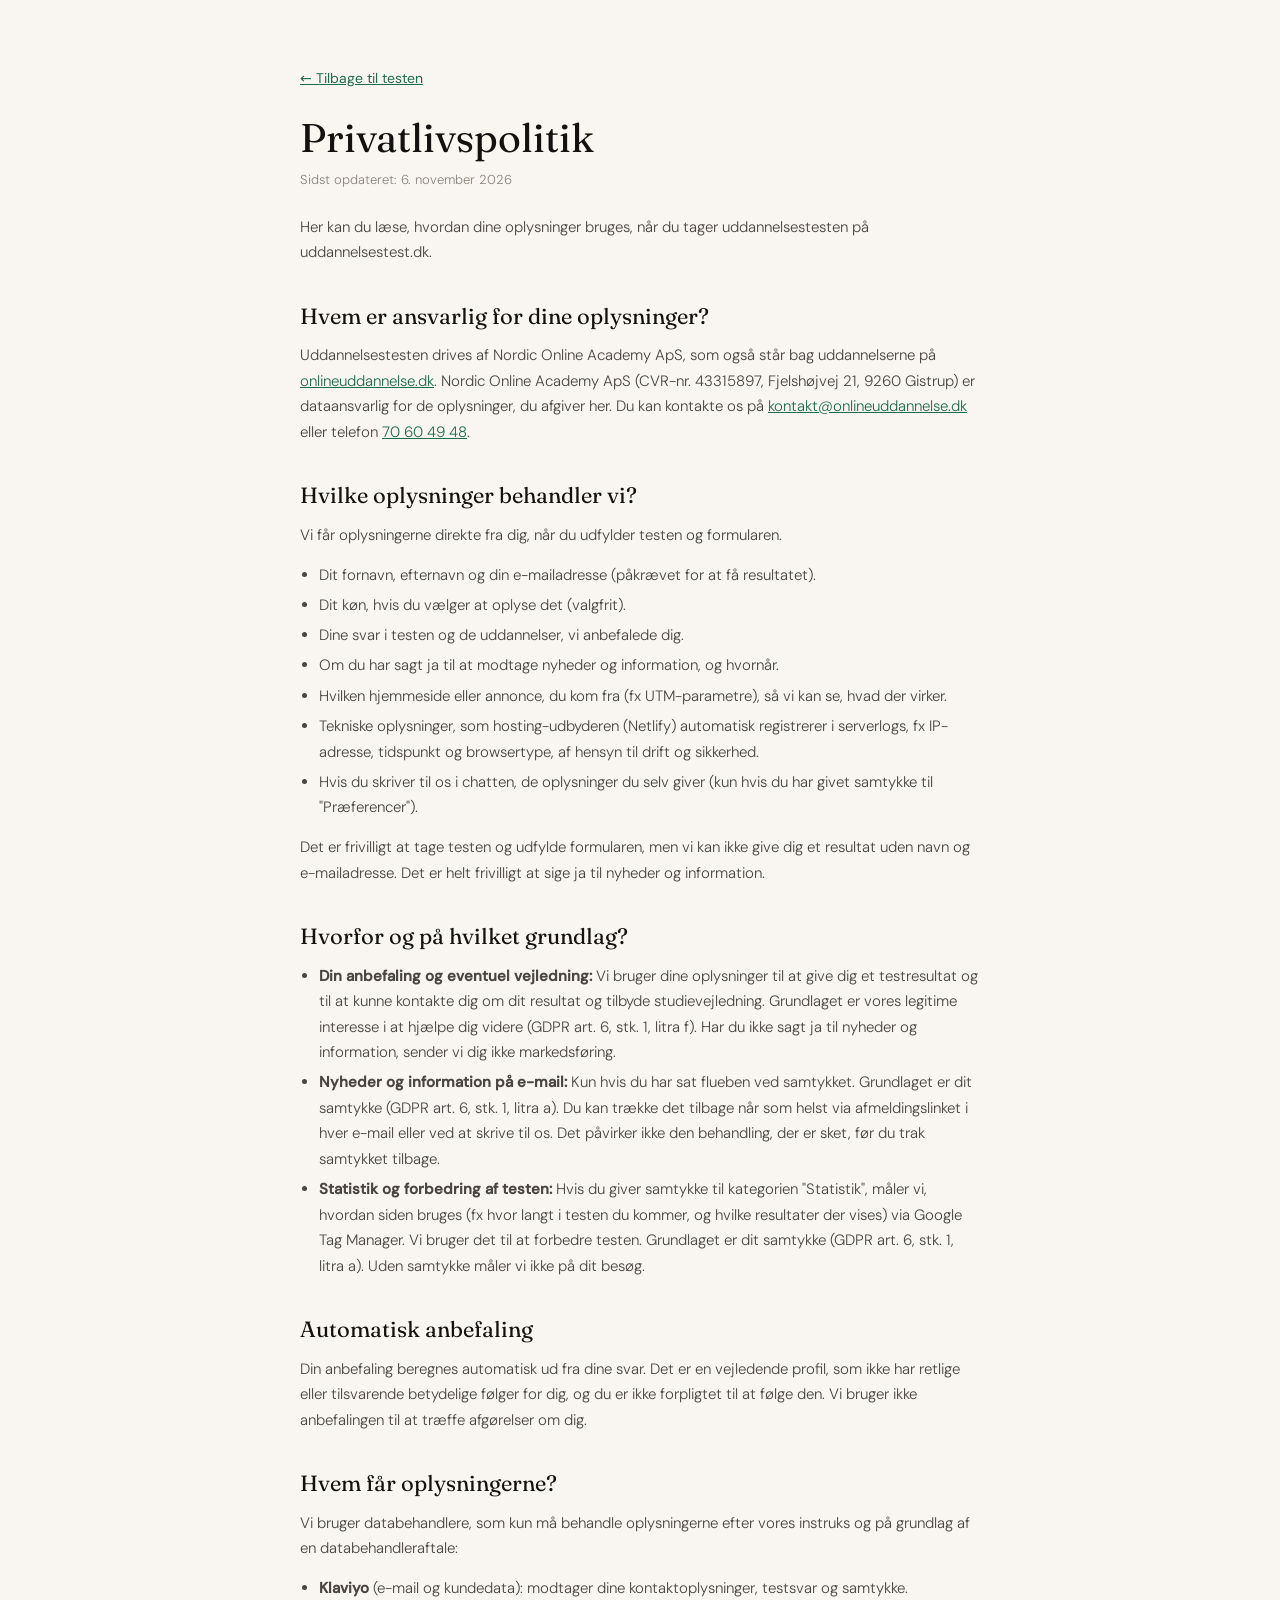
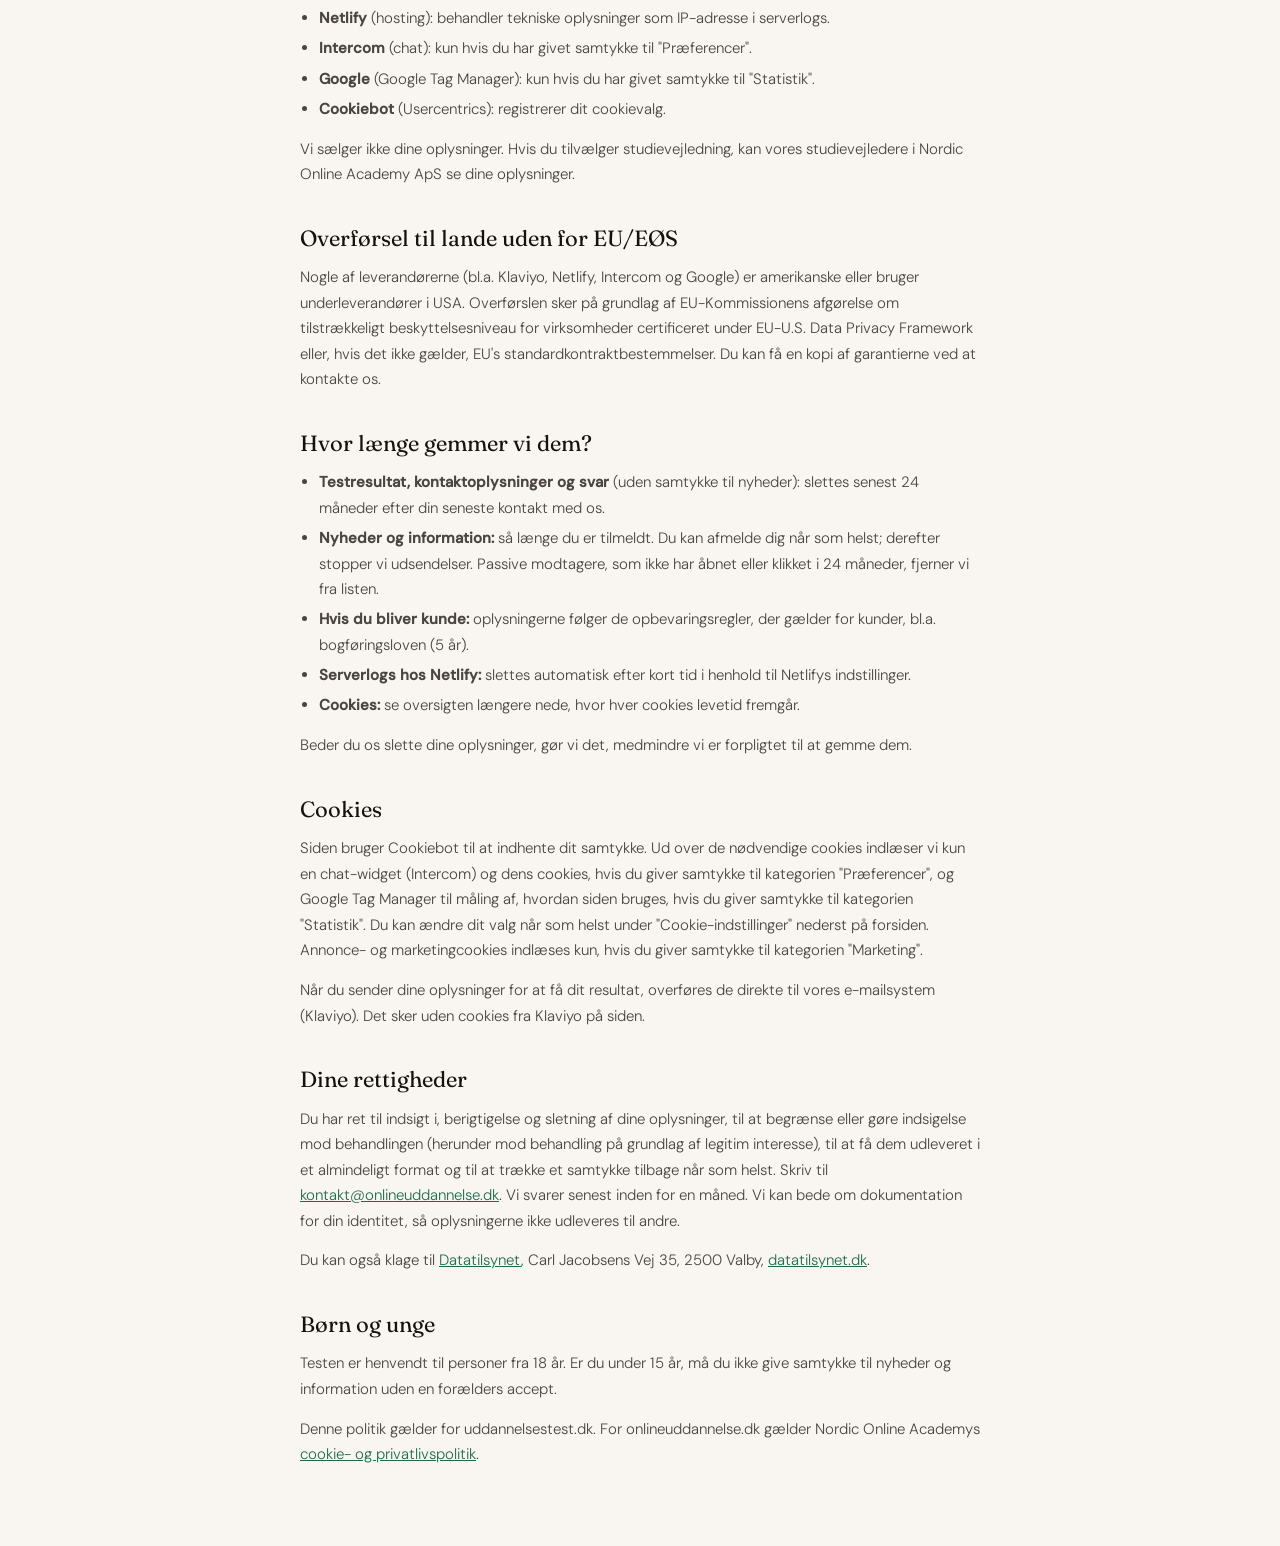
==== commit 94ad6934: "Samtykketekst: mindre reklameagtig (nyheder og information) i formular og privatlivspolitik Co-Autho" ====
--- a/privatliv.html
+++ b/privatliv.html
@@ -42,17 +42,17 @@
     <li>Dit fornavn, efternavn og din e-mailadresse (påkrævet for at få resultatet).</li>
     <li>Dit køn, hvis du vælger at oplyse det (valgfrit).</li>
     <li>Dine svar i testen og de uddannelser, vi anbefalede dig.</li>
-    <li>Om du har sagt ja til at modtage nyheder og tilbud, og hvornår.</li>
+    <li>Om du har sagt ja til at modtage nyheder og information, og hvornår.</li>
     <li>Hvilken hjemmeside eller annonce, du kom fra (fx UTM-parametre), så vi kan se, hvad der virker.</li>
     <li>Tekniske oplysninger, som hosting-udbyderen (Netlify) automatisk registrerer i serverlogs, fx IP-adresse, tidspunkt og browsertype, af hensyn til drift og sikkerhed.</li>
     <li>Hvis du skriver til os i chatten, de oplysninger du selv giver (kun hvis du har givet samtykke til "Præferencer").</li>
   </ul>
-  <p>Det er frivilligt at tage testen og udfylde formularen, men vi kan ikke give dig et resultat uden navn og e-mailadresse. Det er helt frivilligt at sige ja til nyheder og tilbud.</p>
+  <p>Det er frivilligt at tage testen og udfylde formularen, men vi kan ikke give dig et resultat uden navn og e-mailadresse. Det er helt frivilligt at sige ja til nyheder og information.</p>
 
   <h2>Hvorfor og på hvilket grundlag?</h2>
   <ul>
-    <li><strong>Din anbefaling og eventuel vejledning:</strong> Vi bruger dine oplysninger til at give dig et testresultat og til at kunne kontakte dig om dit resultat og tilbyde studievejledning. Grundlaget er vores legitime interesse i at hjælpe dig videre (GDPR art. 6, stk. 1, litra f). Har du ikke sagt ja til nyheder og tilbud, sender vi dig ikke markedsføring.</li>
-    <li><strong>Nyheder og tilbud på e-mail:</strong> Kun hvis du har sat flueben ved samtykket. Grundlaget er dit samtykke (GDPR art. 6, stk. 1, litra a). Du kan trække det tilbage når som helst via afmeldingslinket i hver e-mail eller ved at skrive til os. Det påvirker ikke den behandling, der er sket, før du trak samtykket tilbage.</li>
+    <li><strong>Din anbefaling og eventuel vejledning:</strong> Vi bruger dine oplysninger til at give dig et testresultat og til at kunne kontakte dig om dit resultat og tilbyde studievejledning. Grundlaget er vores legitime interesse i at hjælpe dig videre (GDPR art. 6, stk. 1, litra f). Har du ikke sagt ja til nyheder og information, sender vi dig ikke markedsføring.</li>
+    <li><strong>Nyheder og information på e-mail:</strong> Kun hvis du har sat flueben ved samtykket. Grundlaget er dit samtykke (GDPR art. 6, stk. 1, litra a). Du kan trække det tilbage når som helst via afmeldingslinket i hver e-mail eller ved at skrive til os. Det påvirker ikke den behandling, der er sket, før du trak samtykket tilbage.</li>
     <li><strong>Statistik og forbedring af testen:</strong> Hvis du giver samtykke til kategorien "Statistik", måler vi, hvordan siden bruges (fx hvor langt i testen du kommer, og hvilke resultater der vises) via Google Tag Manager. Vi bruger det til at forbedre testen. Grundlaget er dit samtykke (GDPR art. 6, stk. 1, litra a). Uden samtykke måler vi ikke på dit besøg.</li>
   </ul>
 
@@ -76,7 +76,7 @@
   <h2>Hvor længe gemmer vi dem?</h2>
   <ul>
     <li><strong>Testresultat, kontaktoplysninger og svar</strong> (uden samtykke til nyheder): slettes senest 24 måneder efter din seneste kontakt med os.</li>
-    <li><strong>Nyheder og tilbud:</strong> så længe du er tilmeldt. Du kan afmelde dig når som helst; derefter stopper vi udsendelser. Passive modtagere, som ikke har åbnet eller klikket i 24 måneder, fjerner vi fra listen.</li>
+    <li><strong>Nyheder og information:</strong> så længe du er tilmeldt. Du kan afmelde dig når som helst; derefter stopper vi udsendelser. Passive modtagere, som ikke har åbnet eller klikket i 24 måneder, fjerner vi fra listen.</li>
     <li><strong>Hvis du bliver kunde:</strong> oplysningerne følger de opbevaringsregler, der gælder for kunder, bl.a. bogføringsloven (5 år).</li>
     <li><strong>Serverlogs hos Netlify:</strong> slettes automatisk efter kort tid i henhold til Netlifys indstillinger.</li>
     <li><strong>Cookies:</strong> se oversigten længere nede, hvor hver cookies levetid fremgår.</li>
@@ -93,7 +93,7 @@
   <p>Du kan også klage til <a href="https://www.datatilsynet.dk" target="_blank" rel="noopener">Datatilsynet</a>, Carl Jacobsens Vej 35, 2500 Valby, <a href="https://www.datatilsynet.dk" target="_blank" rel="noopener">datatilsynet.dk</a>.</p>
 
   <h2>Børn og unge</h2>
-  <p>Testen er henvendt til personer fra 18 år. Er du under 15 år, må du ikke give samtykke til nyheder og tilbud uden en forælders accept.</p>
+  <p>Testen er henvendt til personer fra 18 år. Er du under 15 år, må du ikke give samtykke til nyheder og information uden en forælders accept.</p>
 
   <p>Denne politik gælder for uddannelsestest.dk. For onlineuddannelse.dk gælder Nordic Online Academys <a href="https://onlineuddannelse.dk/cookie-og-privatlivspolitik/" target="_blank" rel="noopener">cookie- og privatlivspolitik</a>.</p>
 </main>
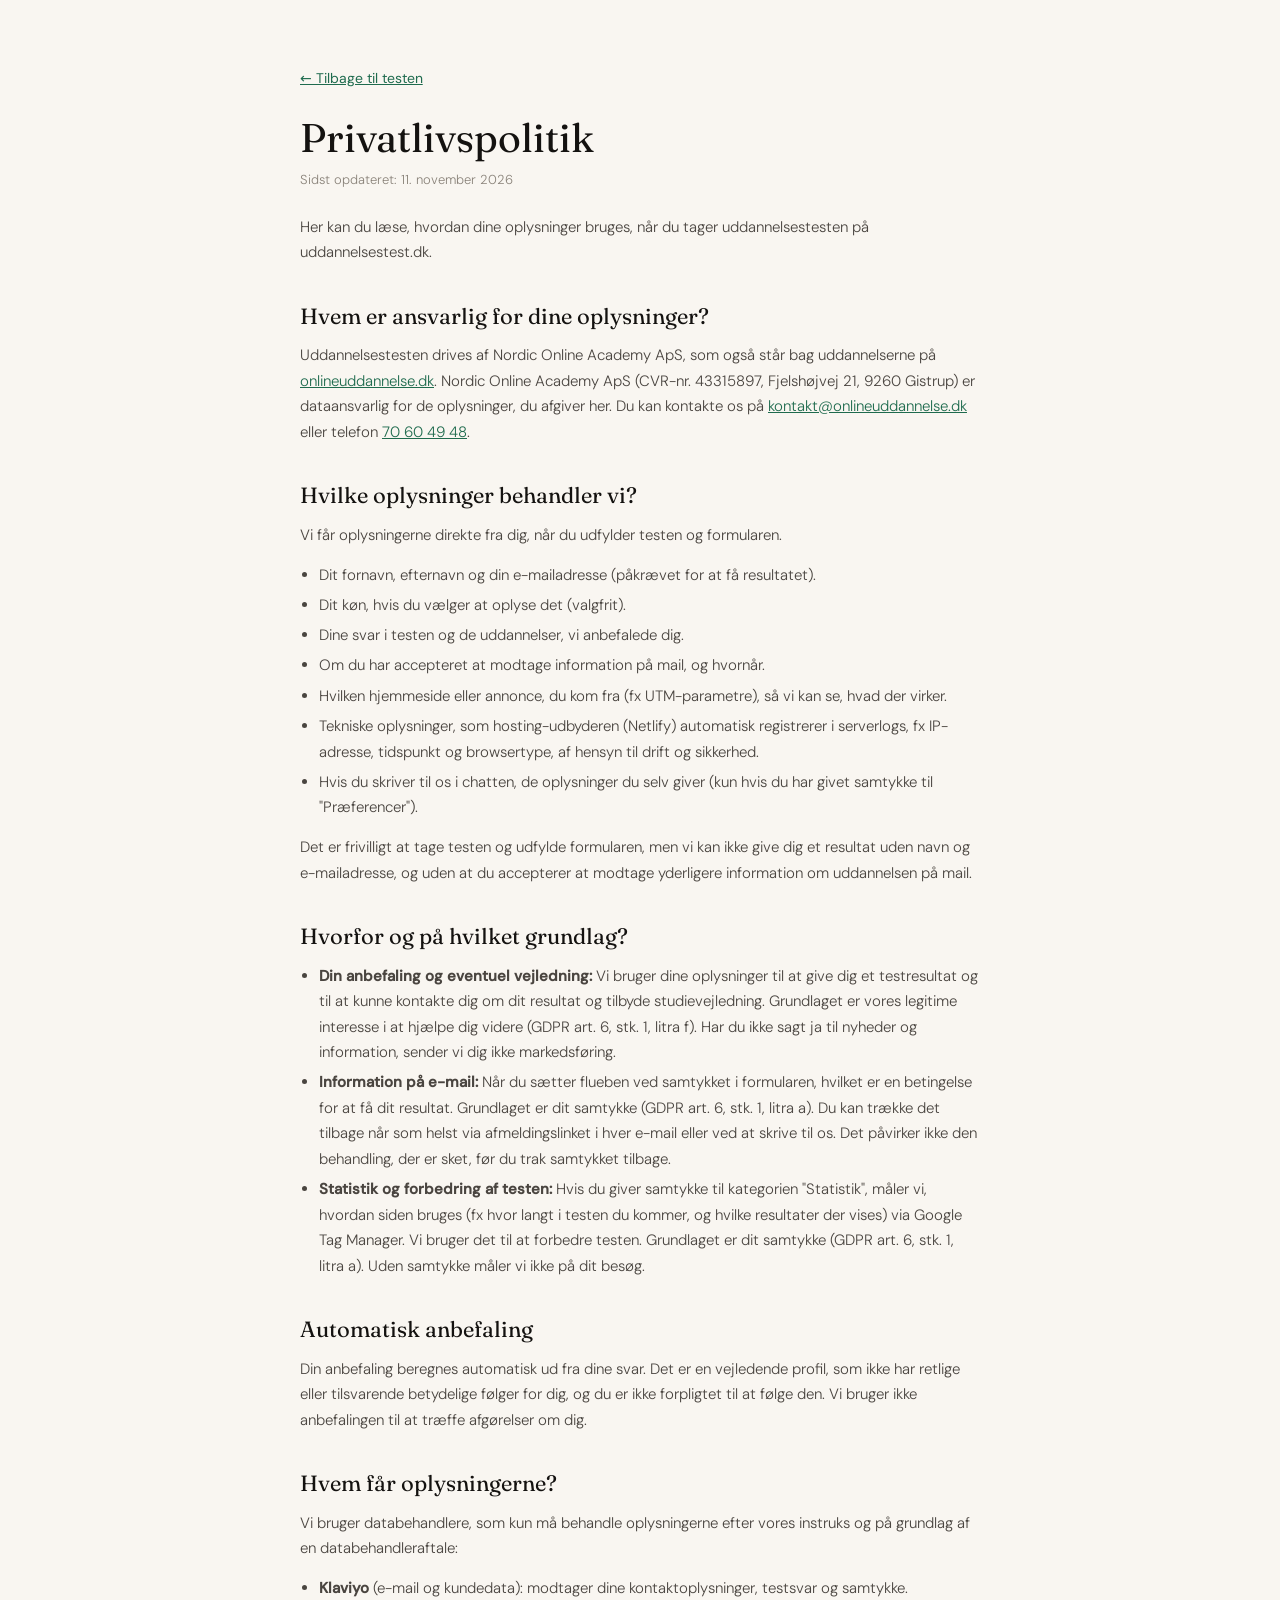
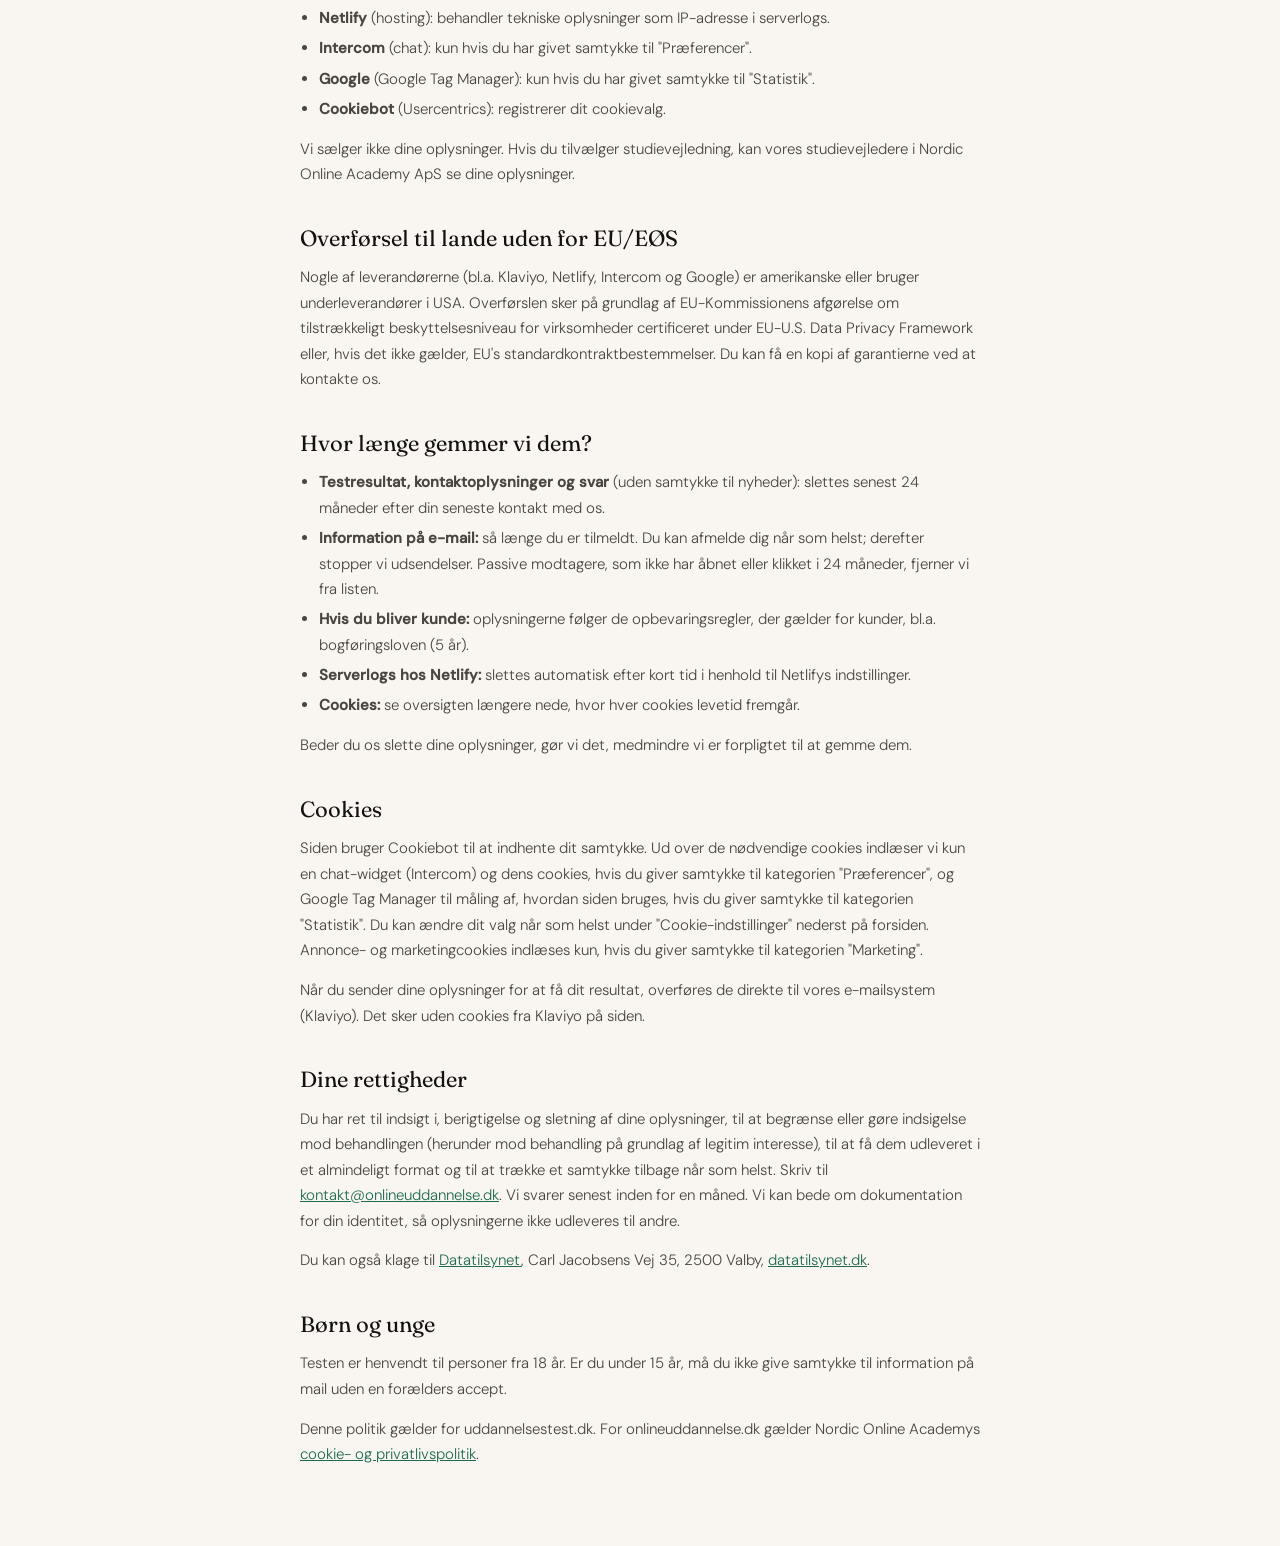
==== commit 98f021d6: "Samtykke til information på mail er obligatorisk for at se resultatet Flueben er påkrævet og valider" ====
--- a/privatliv.html
+++ b/privatliv.html
@@ -29,7 +29,7 @@
 <main>
   <a class="back" href="/">← Tilbage til testen</a>
   <h1>Privatlivspolitik</h1>
-  <p class="updated">Sidst opdateret: 6. november 2026</p>
+  <p class="updated">Sidst opdateret: 11. november 2026</p>
 
   <p>Her kan du læse, hvordan dine oplysninger bruges, når du tager uddannelsestesten på uddannelsestest.dk.</p>
 
@@ -42,17 +42,17 @@
     <li>Dit fornavn, efternavn og din e-mailadresse (påkrævet for at få resultatet).</li>
     <li>Dit køn, hvis du vælger at oplyse det (valgfrit).</li>
     <li>Dine svar i testen og de uddannelser, vi anbefalede dig.</li>
-    <li>Om du har sagt ja til at modtage nyheder og information, og hvornår.</li>
+    <li>Om du har accepteret at modtage information på mail, og hvornår.</li>
     <li>Hvilken hjemmeside eller annonce, du kom fra (fx UTM-parametre), så vi kan se, hvad der virker.</li>
     <li>Tekniske oplysninger, som hosting-udbyderen (Netlify) automatisk registrerer i serverlogs, fx IP-adresse, tidspunkt og browsertype, af hensyn til drift og sikkerhed.</li>
     <li>Hvis du skriver til os i chatten, de oplysninger du selv giver (kun hvis du har givet samtykke til "Præferencer").</li>
   </ul>
-  <p>Det er frivilligt at tage testen og udfylde formularen, men vi kan ikke give dig et resultat uden navn og e-mailadresse. Det er helt frivilligt at sige ja til nyheder og information.</p>
+  <p>Det er frivilligt at tage testen og udfylde formularen, men vi kan ikke give dig et resultat uden navn og e-mailadresse, og uden at du accepterer at modtage yderligere information om uddannelsen på mail.</p>
 
   <h2>Hvorfor og på hvilket grundlag?</h2>
   <ul>
     <li><strong>Din anbefaling og eventuel vejledning:</strong> Vi bruger dine oplysninger til at give dig et testresultat og til at kunne kontakte dig om dit resultat og tilbyde studievejledning. Grundlaget er vores legitime interesse i at hjælpe dig videre (GDPR art. 6, stk. 1, litra f). Har du ikke sagt ja til nyheder og information, sender vi dig ikke markedsføring.</li>
-    <li><strong>Nyheder og information på e-mail:</strong> Kun hvis du har sat flueben ved samtykket. Grundlaget er dit samtykke (GDPR art. 6, stk. 1, litra a). Du kan trække det tilbage når som helst via afmeldingslinket i hver e-mail eller ved at skrive til os. Det påvirker ikke den behandling, der er sket, før du trak samtykket tilbage.</li>
+    <li><strong>Information på e-mail:</strong> Når du sætter flueben ved samtykket i formularen, hvilket er en betingelse for at få dit resultat. Grundlaget er dit samtykke (GDPR art. 6, stk. 1, litra a). Du kan trække det tilbage når som helst via afmeldingslinket i hver e-mail eller ved at skrive til os. Det påvirker ikke den behandling, der er sket, før du trak samtykket tilbage.</li>
     <li><strong>Statistik og forbedring af testen:</strong> Hvis du giver samtykke til kategorien "Statistik", måler vi, hvordan siden bruges (fx hvor langt i testen du kommer, og hvilke resultater der vises) via Google Tag Manager. Vi bruger det til at forbedre testen. Grundlaget er dit samtykke (GDPR art. 6, stk. 1, litra a). Uden samtykke måler vi ikke på dit besøg.</li>
   </ul>
 
@@ -76,7 +76,7 @@
   <h2>Hvor længe gemmer vi dem?</h2>
   <ul>
     <li><strong>Testresultat, kontaktoplysninger og svar</strong> (uden samtykke til nyheder): slettes senest 24 måneder efter din seneste kontakt med os.</li>
-    <li><strong>Nyheder og information:</strong> så længe du er tilmeldt. Du kan afmelde dig når som helst; derefter stopper vi udsendelser. Passive modtagere, som ikke har åbnet eller klikket i 24 måneder, fjerner vi fra listen.</li>
+    <li><strong>Information på e-mail:</strong> så længe du er tilmeldt. Du kan afmelde dig når som helst; derefter stopper vi udsendelser. Passive modtagere, som ikke har åbnet eller klikket i 24 måneder, fjerner vi fra listen.</li>
     <li><strong>Hvis du bliver kunde:</strong> oplysningerne følger de opbevaringsregler, der gælder for kunder, bl.a. bogføringsloven (5 år).</li>
     <li><strong>Serverlogs hos Netlify:</strong> slettes automatisk efter kort tid i henhold til Netlifys indstillinger.</li>
     <li><strong>Cookies:</strong> se oversigten længere nede, hvor hver cookies levetid fremgår.</li>
@@ -93,7 +93,7 @@
   <p>Du kan også klage til <a href="https://www.datatilsynet.dk" target="_blank" rel="noopener">Datatilsynet</a>, Carl Jacobsens Vej 35, 2500 Valby, <a href="https://www.datatilsynet.dk" target="_blank" rel="noopener">datatilsynet.dk</a>.</p>
 
   <h2>Børn og unge</h2>
-  <p>Testen er henvendt til personer fra 18 år. Er du under 15 år, må du ikke give samtykke til nyheder og information uden en forælders accept.</p>
+  <p>Testen er henvendt til personer fra 18 år. Er du under 15 år, må du ikke give samtykke til information på mail uden en forælders accept.</p>
 
   <p>Denne politik gælder for uddannelsestest.dk. For onlineuddannelse.dk gælder Nordic Online Academys <a href="https://onlineuddannelse.dk/cookie-og-privatlivspolitik/" target="_blank" rel="noopener">cookie- og privatlivspolitik</a>.</p>
 </main>
